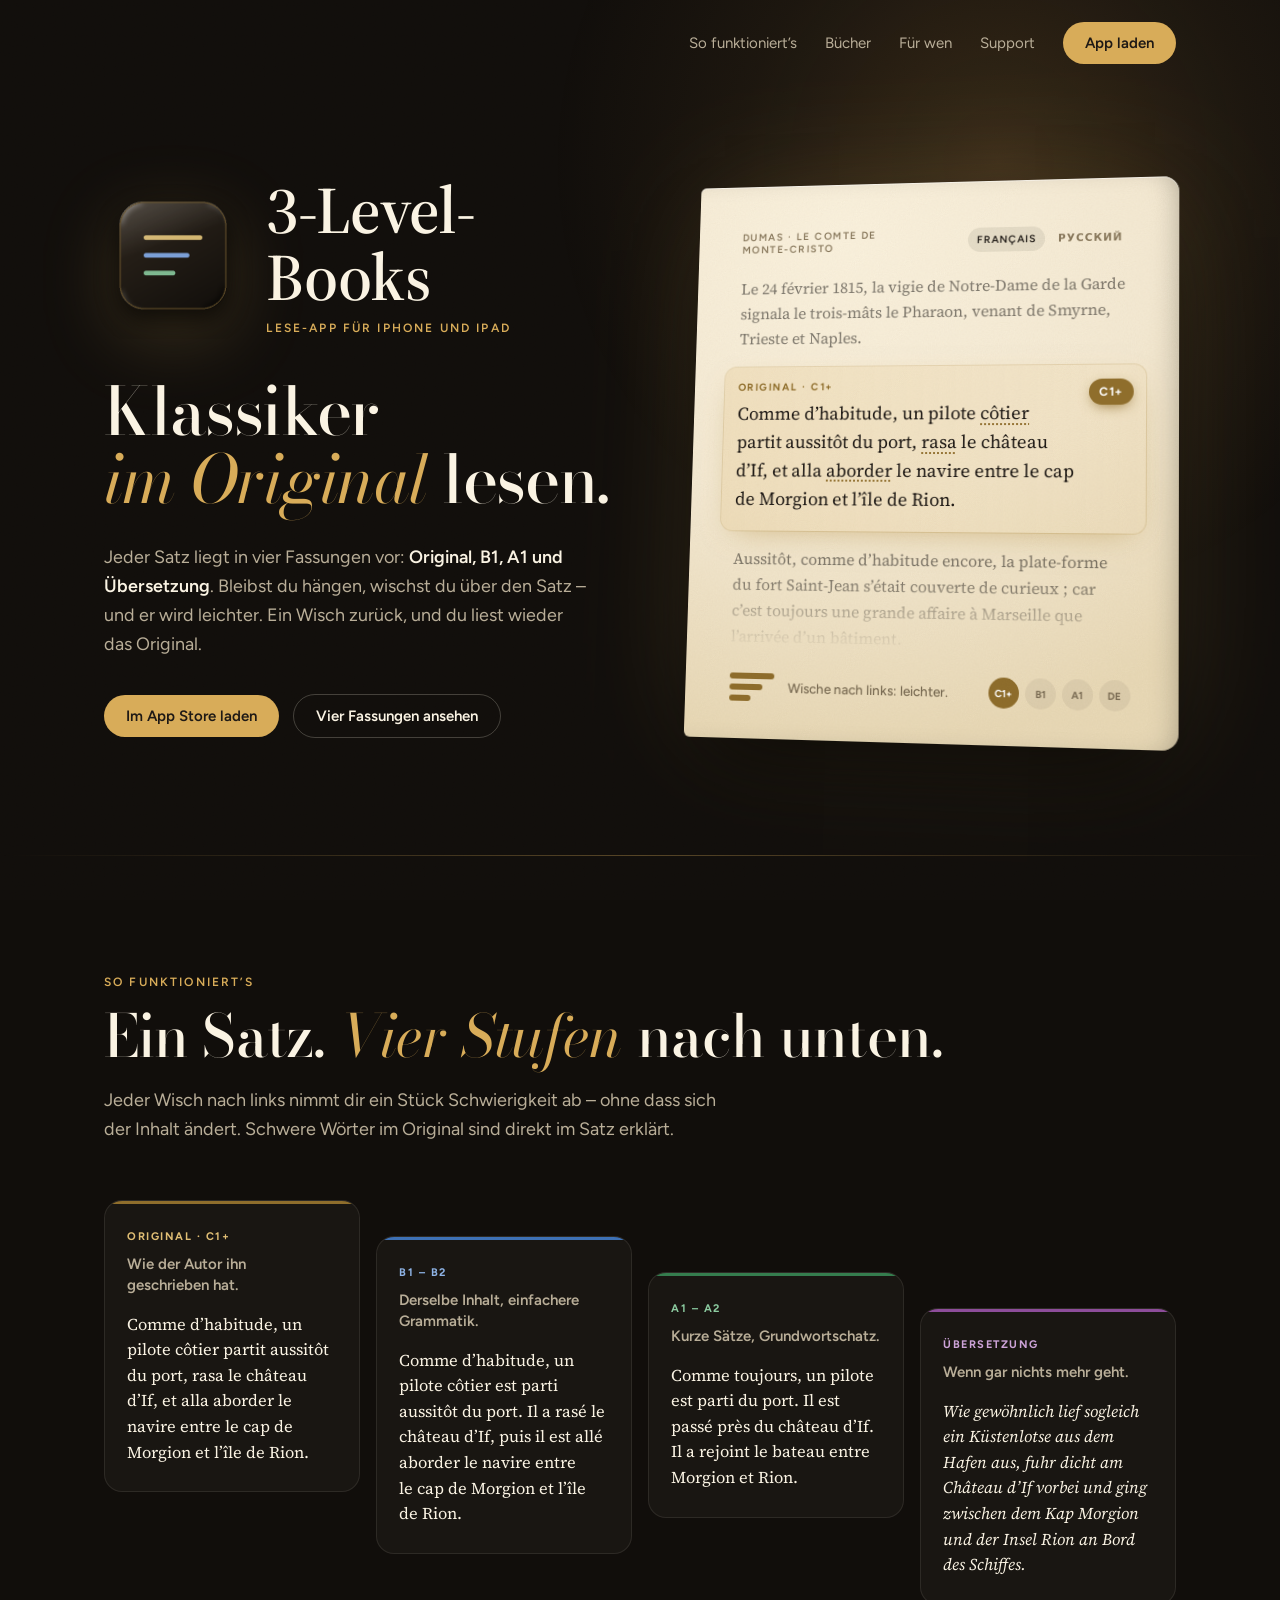
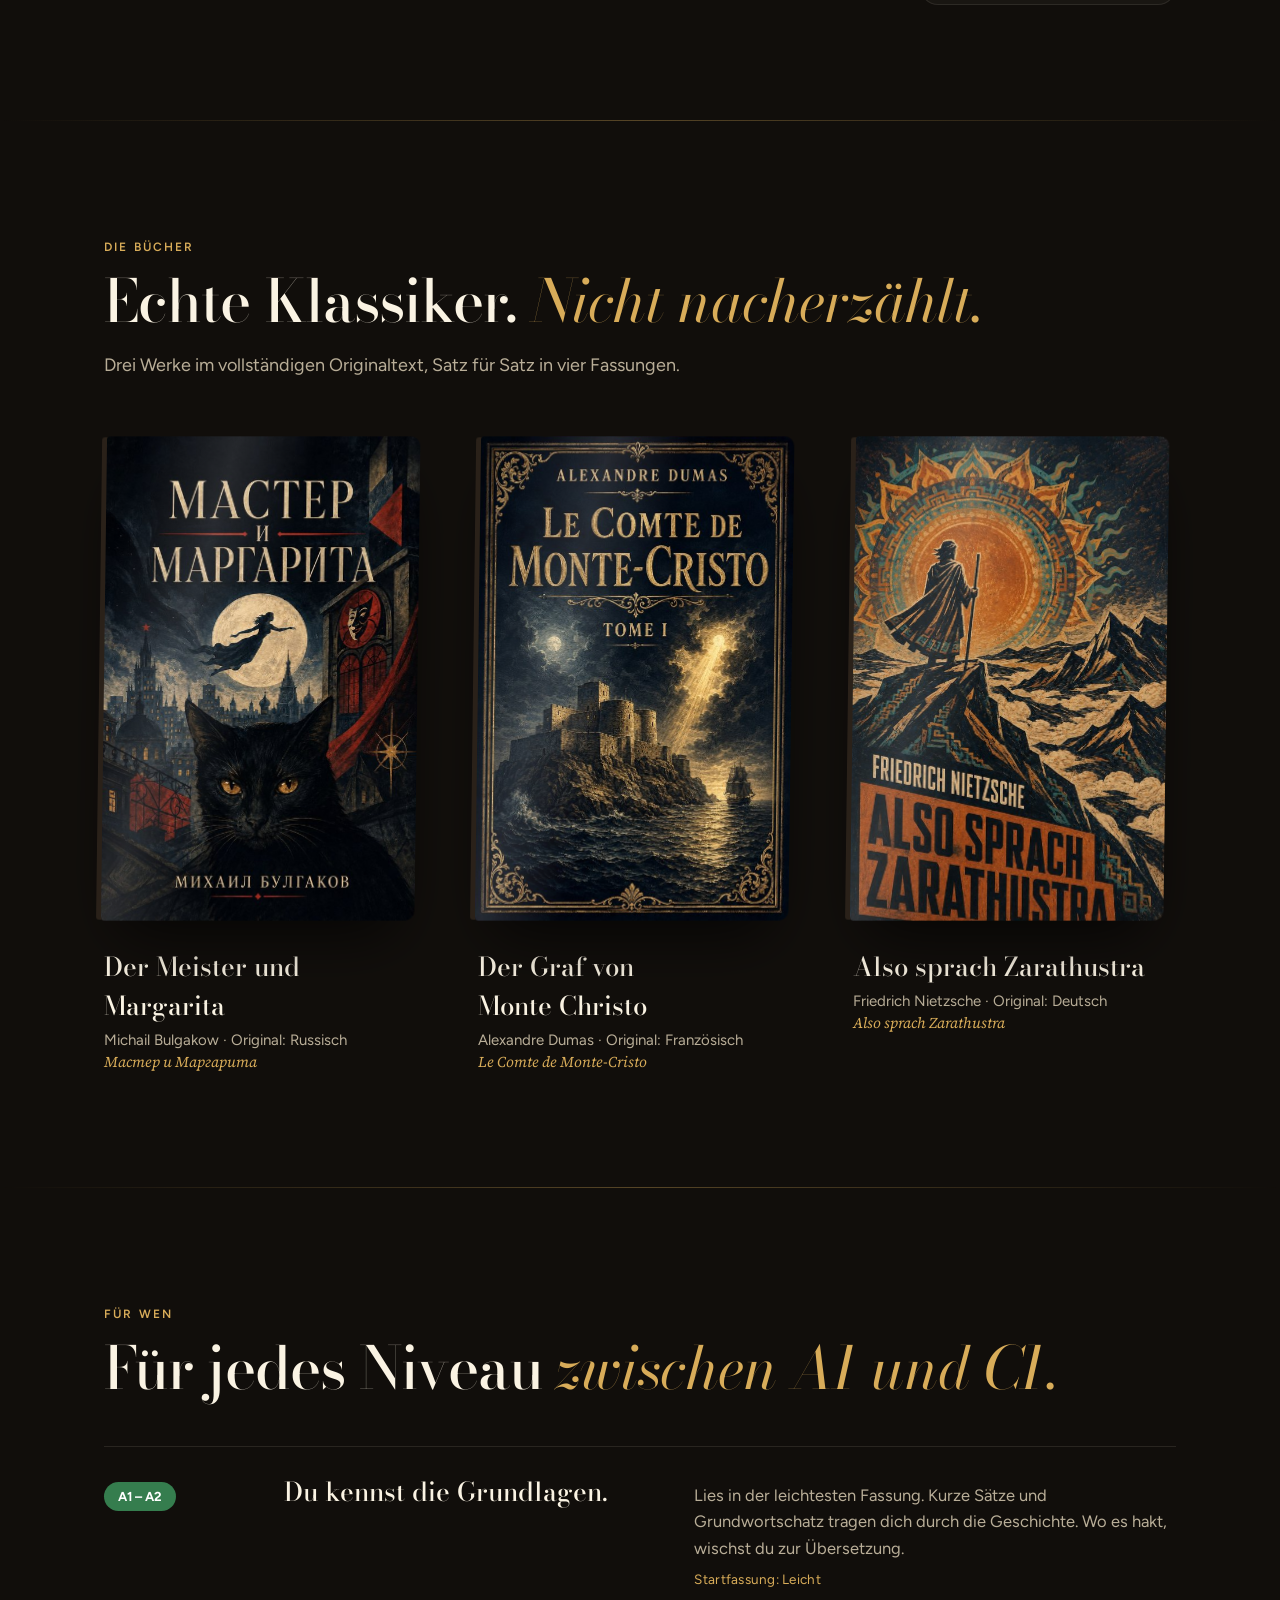
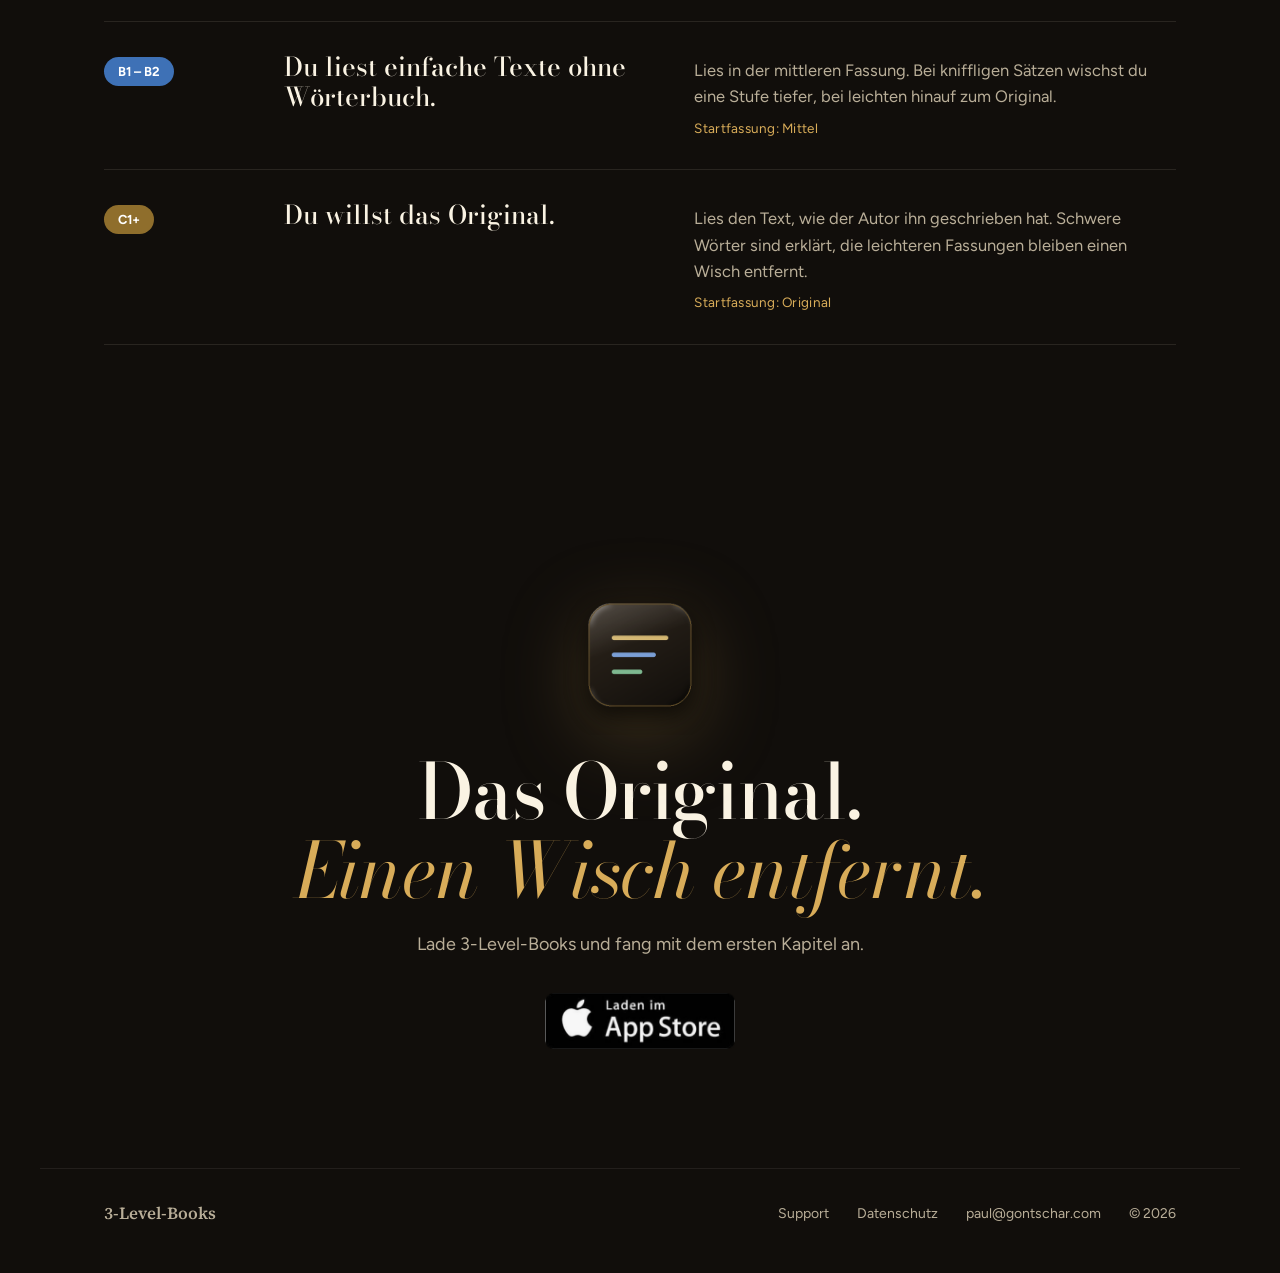
==== index.html @ 964d9a87 "Add landing page (index.html) with images Landing page for 3-Level-Books: interactive sentence-swipe" ====
<!DOCTYPE html>
<html lang="de">
<head>
<meta charset="utf-8">
<meta name="viewport" content="width=device-width, initial-scale=1">
<title>3-Level-Books – Klassiker im Original lesen</title>
<meta name="description" content="Klassiker im Original lesen. Jeder Satz in vier Fassungen: Original, B1, A1 und Übersetzung – einen Wisch entfernt.">
<link rel="preconnect" href="https://fonts.googleapis.com">
<link rel="preconnect" href="https://fonts.gstatic.com" crossorigin>
<link rel="stylesheet" href="https://fonts.googleapis.com/css2?family=Bodoni+Moda:ital,opsz,wght@0,6..96,400..800;1,6..96,400..700&family=Source+Serif+4:ital,opsz,wght@0,8..60,400;0,8..60,600;1,8..60,400&family=Figtree:wght@400;500;600;700&subset=cyrillic,latin-ext&display=swap">
<style>
:root{
  --night:#110E0B;      /* Schreibtisch bei Nacht */
  --ink:#1E1915;        /* Druckerschwärze */
  --paper:#F5EBD5;      /* Buchseite */
  --cream:#FAF3E3;      /* Text auf dunkel */
  --gold:#D8AC59;       /* Licht, Marke */
  --gold-deep:#AF8B3E;
  --muted:#B9AE98;
  --lv-orig:#8F6E2C; --lv-b1:#3E71B6; --lv-a1:#357D4E; --lv-de:#8D4D9A;
  --display:"Bodoni Moda", "Didot", Georgia, serif;
  --book:"Source Serif 4", Georgia, serif;
  --ui:"Figtree", system-ui, sans-serif;
  --mx:78%; --my:18%;
}
*{box-sizing:border-box}
html{scroll-behavior:smooth}
body{margin:0;background:var(--night);color:var(--cream);font-family:var(--ui);overflow-x:clip;text-wrap:pretty;-webkit-font-smoothing:antialiased}
a{color:inherit}
img{display:block;max-width:100%}
:focus-visible{outline:2px solid var(--gold);outline-offset:3px;border-radius:6px}

/* Leselampe: warmes Licht folgt der Maus */
.lamp{position:fixed;inset:0;pointer-events:none;z-index:0;
  background:radial-gradient(640px circle at var(--mx) var(--my), rgba(232,170,80,.17), rgba(232,170,80,.05) 40%, transparent 70%);
  transition:background .08s linear}
.grain{position:fixed;inset:0;pointer-events:none;z-index:0;opacity:.07;mix-blend-mode:overlay;
  background-image:url("data:image/svg+xml,%3Csvg xmlns='http://www.w3.org/2000/svg' width='160' height='160'%3E%3Cfilter id='n'%3E%3CfeTurbulence type='fractalNoise' baseFrequency='.9' numOctaves='2'/%3E%3C/filter%3E%3Crect width='100%25' height='100%25' filter='url(%23n)'/%3E%3C/svg%3E")}
main,nav,footer{position:relative;z-index:1}
.wrap{max-width:1200px;margin:0 auto;padding-inline:clamp(20px,5vw,64px)}

/* Navigation */
nav{display:flex;align-items:center;justify-content:flex-end;gap:28px;padding-block:22px;flex-wrap:wrap}
.brand{display:flex;align-items:center;gap:12px;font-family:var(--book);font-weight:600;font-size:20px;text-decoration:none;margin-right:auto}
.brand img{width:36px;height:36px;margin:-6px}
nav a.link{font-size:15px;text-decoration:none;color:var(--muted);transition:color .2s}
nav a.link:hover{color:var(--cream)}
.btn{display:inline-flex;align-items:center;gap:10px;font:600 15px var(--ui);text-decoration:none;border-radius:999px;padding:12px 22px;transition:transform .2s,box-shadow .2s,background .2s}
.btn-gold{background:var(--gold);color:var(--ink);box-shadow:0 0 0 0 rgba(216,172,89,.4)}
.btn-gold:hover{transform:translateY(-1px);box-shadow:0 8px 30px -6px rgba(216,172,89,.55)}
.btn-ghost{color:var(--cream);border:1px solid rgba(250,243,227,.22)}
.btn-ghost:hover{border-color:var(--gold);color:var(--gold)}

/* Hero */
.hero{display:grid;grid-template-columns:1.05fr 1fr;gap:clamp(32px,5vw,80px);align-items:center;padding-block:clamp(40px,7vw,96px) clamp(72px,9vw,128px)}
.eyebrow{font:600 12px/1 var(--ui);letter-spacing:.18em;text-transform:uppercase;color:var(--gold)}
.lockup{display:flex;align-items:center;gap:clamp(14px,2vw,24px);margin-bottom:clamp(28px,3.5vw,44px)}
.lockup img{width:clamp(120px,13vw,190px);height:auto;margin:-14px;filter:drop-shadow(0 18px 36px rgba(216,172,89,.22))}
.lockup > div{display:flex;flex-direction:column;gap:12px}
.wordmark{font-family:var(--book);font-weight:600;font-size:clamp(40px,5.2vw,72px);line-height:1;letter-spacing:-.01em;color:var(--cream)}
h1{font-family:var(--display);font-weight:500;font-size:clamp(42px,5.2vw,76px);line-height:1.02;letter-spacing:-.02em;margin:0 0 28px}
h1 em{font-style:italic;color:var(--gold);font-weight:400}
.lede{font-size:clamp(17px,1.4vw,19px);line-height:1.62;color:var(--muted);max-width:44ch;margin:0 0 36px}
.lede strong{color:var(--cream);font-weight:600}
.cta-row{display:flex;gap:14px;flex-wrap:wrap;align-items:center}

/* Die Buchseite */
.stage{position:relative;perspective:1600px}
.page{position:relative;background:
   radial-gradient(120% 90% at 30% 10%, #FBF3E0 0%, var(--paper) 55%, #E9DAB8 100%);
  color:var(--ink);border-radius:6px 16px 16px 6px;padding:clamp(28px,4vw,48px) clamp(24px,3.6vw,46px) 36px;
  box-shadow:0 1px 0 rgba(255,255,255,.6) inset, -14px 0 30px -18px rgba(0,0,0,.35) inset, 0 40px 80px -24px rgba(0,0,0,.75), 0 0 120px -20px rgba(216,172,89,.25);
  transform:rotateX(6deg) rotateY(-9deg) rotateZ(1deg);transform-style:preserve-3d;transition:transform .6s cubic-bezier(.2,.8,.2,1)}
.stage:hover .page{transform:rotateX(2deg) rotateY(-3deg)}
.page::before{content:"";position:absolute;inset:0;border-radius:inherit;pointer-events:none;opacity:.35;mix-blend-mode:multiply;
  background-image:url("data:image/svg+xml,%3Csvg xmlns='http://www.w3.org/2000/svg' width='200' height='200'%3E%3Cfilter id='p'%3E%3CfeTurbulence type='fractalNoise' baseFrequency='.75' numOctaves='3'/%3E%3CfeColorMatrix values='0 0 0 0 .55 0 0 0 0 .45 0 0 0 0 .3 0 0 0 .35 0'/%3E%3C/filter%3E%3Crect width='100%25' height='100%25' filter='url(%23p)'/%3E%3C/svg%3E")}
.page-head{display:flex;justify-content:space-between;align-items:center;gap:12px;font:600 10.5px/1.2 var(--ui);letter-spacing:.14em;text-transform:uppercase;color:#8A7A5E;margin-bottom:22px}
.book-switch{display:flex;gap:4px}
.book-switch button{font:600 10.5px var(--ui);letter-spacing:.1em;text-transform:uppercase;border:0;background:transparent;color:#8A7A5E;padding:6px 9px;border-radius:999px;cursor:pointer}
.book-switch button[aria-pressed="true"]{background:rgba(30,25,21,.08);color:var(--ink)}
.prose{font-family:var(--book);font-size:clamp(15px,1.25vw,17px);line-height:1.62;margin:0;color:rgba(30,25,21,.55)}
.fade-out{-webkit-mask-image:linear-gradient(#000 30%,transparent);mask-image:linear-gradient(#000 30%,transparent)}
.target{position:relative;margin:16px -14px;padding:16px 64px 18px 14px;border-radius:12px;cursor:grab;touch-action:pan-y;user-select:none;-webkit-user-select:none;outline-offset:2px;
  background:linear-gradient(90deg, rgba(216,172,89,.18), rgba(216,172,89,.08));box-shadow:0 0 0 1px rgba(175,139,62,.22), 0 10px 30px -14px rgba(175,139,62,.6)}
.target:active{cursor:grabbing}
.target p{font-family:var(--book);font-size:clamp(17px,1.45vw,19.5px);line-height:1.55;margin:0;color:var(--ink);min-height:4.65em}
.target p.italic{font-style:italic}
.w{display:inline-block;white-space:pre;transition:opacity .28s ease, transform .34s cubic-bezier(.2,.9,.25,1.2), filter .28s ease}
.w.out{opacity:0;transform:translateX(-14px);filter:blur(3px)}
.w.pre{opacity:0;transform:translateX(16px);filter:blur(3px);transition:none}
.sweep{position:absolute;top:8px;bottom:8px;width:3px;right:0;border-radius:3px;opacity:0;pointer-events:none;
  background:linear-gradient(var(--gold),#FFE7B0,var(--gold));box-shadow:0 0 14px 4px rgba(232,180,90,.65)}
.sweep.go{animation:sweep .5s cubic-bezier(.5,0,.3,1)}
@keyframes sweep{0%{opacity:0;right:6px}15%{opacity:1}85%{opacity:1}100%{opacity:0;right:calc(100% - 10px)}}
.lv-badge{position:absolute;right:12px;top:14px;font:700 12px/1 var(--ui);letter-spacing:.04em;color:#fff;padding:7px 10px;border-radius:999px;background:var(--lv);box-shadow:0 4px 14px -4px var(--lv);transition:background .3s, box-shadow .3s, transform .3s}
.lv-badge.pop{animation:pop .45s cubic-bezier(.3,1.6,.5,1)}
@keyframes pop{0%{transform:scale(.6)}100%{transform:scale(1)}}
.lv-name{font:700 10.5px/1 var(--ui);letter-spacing:.14em;text-transform:uppercase;color:var(--lv);margin-bottom:8px;transition:color .3s}
.gloss{cursor:help;text-decoration:underline dotted;text-underline-offset:4px;text-decoration-color:var(--lv-orig)}
.gloss-tip{margin-top:12px;padding:10px 13px;border-radius:10px;background:var(--ink);color:var(--cream);font:13px/1.45 var(--ui)}
.gloss-tip[hidden]{display:none}
.ladder{display:flex;align-items:center;gap:14px;margin-top:22px}
.bars{display:flex;flex-direction:column;gap:5px}
.bars i{display:block;height:6px;border-radius:3px;background:rgba(30,25,21,.14);transition:background .3s}
.bars i:nth-child(1){width:46px}.bars i:nth-child(2){width:34px}.bars i:nth-child(3){width:22px}
.hint{font:500 13.5px/1.4 var(--ui);color:#7B6D55}
.dots{display:flex;gap:6px;margin-left:auto}
.dots button{width:30px;height:30px;border-radius:50%;border:0;cursor:pointer;font:700 10px var(--ui);color:#7B6D55;background:rgba(30,25,21,.06);transition:background .25s,color .25s}
.dots button[aria-pressed="true"]{background:var(--lv);color:#fff}

/* Abschnitte */
section{padding-block:clamp(64px,9vw,120px)}
h2{font-family:var(--display);font-weight:500;font-size:clamp(36px,4.6vw,64px);line-height:1.02;letter-spacing:-.015em;margin:16px 0 20px}
h2 em{font-style:italic;color:var(--gold);font-weight:400}
.sub{font-size:18px;line-height:1.6;color:var(--muted);max-width:52ch;margin:0}
.rule{height:1px;background:linear-gradient(90deg,transparent,rgba(216,172,89,.35),transparent);border:0;margin:0}

/* Treppe: vier Fassungen, jede eine Stufe tiefer */
.stairs{display:grid;grid-template-columns:repeat(4,1fr);gap:16px;margin-top:56px;align-items:start}
.step{background:rgba(250,243,227,.035);border:1px solid rgba(250,243,227,.09);border-radius:18px;padding:24px 22px 26px;position:relative;overflow:hidden}
.step:nth-child(2){margin-top:36px}.step:nth-child(3){margin-top:72px}.step:nth-child(4){margin-top:108px}
.step::after{content:"";position:absolute;left:0;top:0;right:0;height:3px;background:var(--c)}
.step .tag{font:700 11px/1 var(--ui);letter-spacing:.14em;text-transform:uppercase;color:var(--c-light)}
.step h3{font:600 15px/1.4 var(--ui);color:var(--muted);margin:10px 0 16px}
.step p{font-family:var(--book);font-size:16.5px;line-height:1.55;margin:0;color:var(--cream)}
.step p.it{font-style:italic}

/* Bücher */
.shelf{display:grid;grid-template-columns:repeat(3,1fr);gap:clamp(24px,4vw,56px);margin-top:56px;perspective:1400px}
.book{text-decoration:none}
.cover{position:relative;aspect-ratio:2/3;border-radius:4px 10px 10px 4px;overflow:hidden;transform:rotateY(-14deg) rotateX(3deg);transform-origin:left center;
  box-shadow:-6px 0 0 -1px #2a2119, 0 30px 60px -20px rgba(0,0,0,.8);transition:transform .6s cubic-bezier(.2,.8,.2,1), box-shadow .6s}
.cover img{width:100%;height:100%;object-fit:cover}
.cover::after{content:"";position:absolute;inset:0;background:linear-gradient(105deg, rgba(0,0,0,.35) 0%, transparent 9%, rgba(255,255,255,.14) 30%, transparent 48%);pointer-events:none}
.book:hover .cover{transform:rotateY(0) rotateX(0) translateY(-8px);box-shadow:0 0 0 0 #2a2119, 0 40px 80px -24px rgba(0,0,0,.85), 0 0 80px -20px rgba(216,172,89,.35)}
.book h3{font-family:var(--display);font-weight:500;font-size:26px;margin:26px 0 6px}
.book p{margin:0;color:var(--muted);font-size:15px}
.book .orig{font-family:var(--book);font-style:italic;color:var(--gold);font-size:15px;margin-top:2px}

/* Für wen */
.levels{margin-top:48px;border-top:1px solid rgba(250,243,227,.1)}
.level{display:grid;grid-template-columns:140px 1fr 1.3fr;gap:24px 40px;padding:30px 0;border-bottom:1px solid rgba(250,243,227,.1);align-items:baseline}
.chip{justify-self:start;font:700 13px/1 var(--ui);padding:8px 14px;border-radius:999px;background:var(--c);color:#fff}
.level h3{font-family:var(--display);font-weight:500;font-size:26px;line-height:1.15;margin:0}
.level p{margin:0;color:var(--muted);font-size:16.5px;line-height:1.6}
.level small{display:block;margin-top:8px;color:var(--gold);font-size:13.5px;letter-spacing:.02em}

/* Abschluss */
.final{text-align:center;position:relative}
.final .icon{width:160px;height:auto;margin:0 auto 18px;filter:drop-shadow(0 20px 40px rgba(216,172,89,.25))}
.final h2{font-size:clamp(40px,6vw,84px)}
.badge{display:inline-block;margin-top:34px;transition:transform .2s}
.badge:hover{transform:translateY(-2px)}
.badge img{height:56px;width:auto}

footer{display:flex;flex-wrap:wrap;gap:12px 28px;align-items:center;padding-block:32px 48px;font-size:14px;color:var(--muted);border-top:1px solid rgba(250,243,227,.08)}
footer .brand{font-size:17px}
footer a{text-decoration:none}
footer a:hover{color:var(--gold)}

/* Einblenden beim Scrollen */
.reveal{opacity:0;transform:translateY(24px);transition:opacity .9s ease, transform .9s cubic-bezier(.2,.8,.2,1)}
.reveal.in{opacity:1;transform:none}

@media (max-width:900px){
  .hero{grid-template-columns:1fr}
  .page{transform:none}
  .stairs{grid-template-columns:1fr 1fr}
  .step:nth-child(n){margin-top:0}
  .level{grid-template-columns:1fr}
  nav a.link{display:none}
}
@media (max-width:560px){
  .stairs,.shelf{grid-template-columns:1fr}
  .cover{transform:none;max-width:300px}
  .target{padding-right:58px}
}
@media (prefers-reduced-motion:reduce){
  *,*::before,*::after{animation:none!important;transition:none!important}
  .reveal{opacity:1;transform:none}
}
</style>
</head>
<body>
<div class="lamp" aria-hidden="true"></div>
<div class="grain" aria-hidden="true"></div>

<nav class="wrap" aria-label="Hauptnavigation">
  <a class="link" href="#fassungen">So funktioniert’s</a>
  <a class="link" href="#buecher">Bücher</a>
  <a class="link" href="#niveau">Für wen</a>
  <a class="link" href="https://github.com/powel187/3lb-support#readme">Support</a>
  <a class="btn btn-gold" href="#laden">App laden</a>
</nav>

<main id="top">
  <div class="wrap hero">
    <div>
      <div class="lockup">
        <img src="img/icon.png" alt="" width="220" height="220">
        <div>
          <span class="wordmark">3-Level-Books</span>
          <span class="eyebrow">Lese-App für iPhone und iPad</span>
        </div>
      </div>
      <h1>Klassiker<br><em>im Original</em> lesen.</h1>
      <p class="lede">Jeder Satz liegt in vier Fassungen vor: <strong>Original, B1, A1 und Übersetzung</strong>. Bleibst du hängen, wischst du über den Satz – und er wird leichter. Ein Wisch zurück, und du liest wieder das Original.</p>
      <div class="cta-row">
        <a class="btn btn-gold" href="#laden">Im App Store laden</a>
        <a class="btn btn-ghost" href="#fassungen">Vier Fassungen ansehen</a>
      </div>
    </div>

    <div class="stage">
      <article class="page" aria-label="Probeseite zum Ausprobieren">
        <div class="page-head">
          <span id="bookTitle">Dumas · Le Comte de Monte-Cristo</span>
          <div class="book-switch" role="group" aria-label="Buch wählen">
            <button type="button" data-book="fr" aria-pressed="true">Français</button>
            <button type="button" data-book="ru" aria-pressed="false">Русский</button>
          </div>
        </div>
        <p class="prose" id="before"></p>
        <div class="target" id="target" tabindex="0" role="group" aria-roledescription="Wischbarer Satz" aria-label="Satz – mit den Pfeiltasten oder per Wisch die Fassung wechseln">
          <span class="lv-badge" id="badge"></span>
          <div class="lv-name" id="lvName"></div>
          <p id="sentence" aria-live="polite"></p>
          <div class="gloss-tip" id="tip" hidden></div>
          <span class="sweep" id="sweep" aria-hidden="true"></span>
        </div>
        <p class="prose fade-out" id="after"></p>
        <div class="ladder">
          <div class="bars" aria-hidden="true"><i></i><i></i><i></i></div>
          <span class="hint" id="hint">Wische über den Satz.</span>
          <div class="dots" id="dots" role="group" aria-label="Fassung wählen"></div>
        </div>
      </article>
    </div>
  </div>

  <hr class="rule">

  <section id="fassungen">
    <div class="wrap">
      <span class="eyebrow">So funktioniert’s</span>
      <h2>Ein Satz. <em>Vier Stufen</em> nach unten.</h2>
      <p class="sub">Jeder Wisch nach links nimmt dir ein Stück Schwierigkeit ab – ohne dass sich der Inhalt ändert. Schwere Wörter im Original sind direkt im Satz erklärt.</p>
      <div class="stairs">
        <div class="step reveal" style="--c:var(--lv-orig);--c-light:#E0BE74">
          <span class="tag">Original · C1+</span>
          <h3>Wie der Autor ihn geschrieben hat.</h3>
          <p>Comme d’habitude, un pilote côtier partit aussitôt du port, rasa le château d’If, et alla aborder le navire entre le cap de Morgion et l’île de Rion.</p>
        </div>
        <div class="step reveal" style="--c:var(--lv-b1);--c-light:#8FB4E6">
          <span class="tag">B1 – B2</span>
          <h3>Derselbe Inhalt, einfachere Grammatik.</h3>
          <p>Comme d’habitude, un pilote côtier est parti aussitôt du port. Il a rasé le château d’If, puis il est allé aborder le navire entre le cap de Morgion et l’île de Rion.</p>
        </div>
        <div class="step reveal" style="--c:var(--lv-a1);--c-light:#8CCBA0">
          <span class="tag">A1 – A2</span>
          <h3>Kurze Sätze, Grundwortschatz.</h3>
          <p>Comme toujours, un pilote est parti du port. Il est passé près du château d’If. Il a rejoint le bateau entre Morgion et Rion.</p>
        </div>
        <div class="step reveal" style="--c:var(--lv-de);--c-light:#CDA3D8">
          <span class="tag">Übersetzung</span>
          <h3>Wenn gar nichts mehr geht.</h3>
          <p class="it">Wie gewöhnlich lief sogleich ein Küstenlotse aus dem Hafen aus, fuhr dicht am Château d’If vorbei und ging zwischen dem Kap Morgion und der Insel Rion an Bord des Schiffes.</p>
        </div>
      </div>
    </div>
  </section>

  <hr class="rule">

  <section id="buecher">
    <div class="wrap">
      <span class="eyebrow">Die Bücher</span>
      <h2>Echte Klassiker. <em>Nicht nacherzählt.</em></h2>
      <p class="sub">Drei Werke im vollständigen Originaltext, Satz für Satz in vier Fassungen.</p>
      <div class="shelf">
        <a class="book reveal" href="#laden">
          <div class="cover"><img src="img/bulgakow.jpg" alt="Buchcover: Мастер и Маргарита" loading="lazy" width="560" height="840"></div>
          <h3>Der Meister und Margarita</h3>
          <p>Michail Bulgakow · Original: Russisch</p>
          <p class="orig">Мастер и Маргарита</p>
        </a>
        <a class="book reveal" href="#laden">
          <div class="cover"><img src="img/monte_cristo_t1.jpg" alt="Buchcover: Le Comte de Monte-Cristo" loading="lazy" width="560" height="840"></div>
          <h3>Der Graf von Monte Christo</h3>
          <p>Alexandre Dumas · Original: Französisch</p>
          <p class="orig">Le Comte de Monte-Cristo</p>
        </a>
        <a class="book reveal" href="#laden">
          <div class="cover"><img src="img/zarathustra.jpg" alt="Buchcover: Also sprach Zarathustra" loading="lazy" width="560" height="840"></div>
          <h3>Also sprach Zarathustra</h3>
          <p>Friedrich Nietzsche · Original: Deutsch</p>
          <p class="orig">Also sprach Zarathustra</p>
        </a>
      </div>
    </div>
  </section>

  <hr class="rule">

  <section id="niveau">
    <div class="wrap">
      <span class="eyebrow">Für wen</span>
      <h2>Für jedes Niveau <em>zwischen A1 und C1.</em></h2>
      <div class="levels">
        <div class="level reveal">
          <span class="chip" style="--c:var(--lv-a1)">A1 – A2</span>
          <h3>Du kennst die Grundlagen.</h3>
          <p>Lies in der leichtesten Fassung. Kurze Sätze und Grundwortschatz tragen dich durch die Geschichte. Wo es hakt, wischst du zur Übersetzung.<small>Startfassung: Leicht</small></p>
        </div>
        <div class="level reveal">
          <span class="chip" style="--c:var(--lv-b1)">B1 – B2</span>
          <h3>Du liest einfache Texte ohne Wörterbuch.</h3>
          <p>Lies in der mittleren Fassung. Bei kniffligen Sätzen wischst du eine Stufe tiefer, bei leichten hinauf zum Original.<small>Startfassung: Mittel</small></p>
        </div>
        <div class="level reveal">
          <span class="chip" style="--c:var(--lv-orig)">C1+</span>
          <h3>Du willst das Original.</h3>
          <p>Lies den Text, wie der Autor ihn geschrieben hat. Schwere Wörter sind erklärt, die leichteren Fassungen bleiben einen Wisch entfernt.<small>Startfassung: Original</small></p>
        </div>
      </div>
    </div>
  </section>

  <section id="laden" class="final">
    <div class="wrap reveal">
      <img class="icon" src="img/icon.png" alt="App-Icon von 3-Level-Books" width="220" height="220">
      <h2>Das Original.<br><em>Einen Wisch entfernt.</em></h2>
      <p class="sub" style="margin-inline:auto">Lade 3-Level-Books und fang mit dem ersten Kapitel an.</p>
      <a class="badge" href="https://apps.apple.com/app/id6810761636"><img src="img/appstore-badge.png" alt="Laden im App Store" height="56"></a>
    </div>
  </section>
</main>

<footer class="wrap">
  <span class="brand">3-Level-Books</span>
  <a href="https://github.com/powel187/3lb-support#readme">Support</a>
  <a href="https://github.com/powel187/3lb-support/blob/main/PRIVACY.md">Datenschutz</a>
  <a href="mailto:paul@gontschar.com">paul@gontschar.com</a>
  <span>© 2026</span>
</footer>

<script>
const BOOKS = {
  fr: {
    title: "Dumas · Le Comte de Monte-Cristo",
    before: "Le 24 février 1815, la vigie de Notre-Dame de la Garde signala le trois-mâts le Pharaon, venant de Smyrne, Trieste et Naples.",
    after: "Aussitôt, comme d’habitude encore, la plate-forme du fort Saint-Jean s’était couverte de curieux ; car c’est toujours une grande affaire à Marseille que l’arrivée d’un bâtiment.",
    levels: [
      { text: "Comme d’habitude, un pilote [côtier] partit aussitôt du port, [rasa] le château d’If, et alla [aborder] le navire entre le cap de Morgion et l’île de Rion.",
        gloss: { "côtier": "an der Küste; un pilote côtier: ein Küstenlotse", "rasa": "von raser: dicht an etwas vorbeifahren", "aborder": "an ein Schiff heranfahren, an Bord gehen" } },
      { text: "Comme d’habitude, un pilote côtier est parti aussitôt du port. Il a rasé le château d’If, puis il est allé aborder le navire entre le cap de Morgion et l’île de Rion." },
      { text: "Comme toujours, un pilote est parti du port. Il est passé près du château d’If. Il a rejoint le bateau entre Morgion et Rion." },
      { text: "Wie gewöhnlich lief sogleich ein Küstenlotse aus dem Hafen aus, fuhr dicht am Château d’If vorbei und ging zwischen dem Kap Morgion und der Insel Rion an Bord des Schiffes.", italic: true },
    ],
  },
  ru: {
    title: "Булгаков · Мастер и Маргарита",
    before: "Глава 1. Никогда не разговаривайте с неизвестными.",
    after: "Первый из них, одетый в летнюю серенькую пару, был маленького роста, упитан, лыс, свою приличную шляпу пирожком нес в руке.",
    levels: [
      { text: "В час жаркого весеннего [заката] на Патриарших прудах появилось двое граждан.",
        gloss: { "заката": "закат — Sonnenuntergang" } },
      { text: "В час жаркого весеннего заката на Патриарших прудах появились два гражданина." },
      { text: "Был жаркий весенний закат. На Патриарших прудах появились два гражданина." },
      { text: "An einem heißen Frühlingsabend, zur Stunde des Sonnenuntergangs, erschienen an den Patriarchenteichen zwei Bürger.", italic: true },
    ],
  },
};
const LV = [
  { key: "C1+", name: "Original · C1+", color: "var(--lv-orig)" },
  { key: "B1",  name: "Mittel · B1 – B2", color: "var(--lv-b1)" },
  { key: "A1",  name: "Leicht · A1 – A2", color: "var(--lv-a1)" },
  { key: "DE",  name: "Übersetzung · Deutsch", color: "var(--lv-de)" },
];
const HINTS = ["Wische nach links: leichter.", "Weiter nach links – oder zurück nach rechts.", "Noch ein Wisch zur Übersetzung.", "Wische nach rechts, zurück zum Original."];
const reduce = matchMedia("(prefers-reduced-motion: reduce)").matches;
const $ = (id) => document.getElementById(id);
const target = $("target"), sentence = $("sentence"), badge = $("badge"), tip = $("tip");
let book = "fr", lv = 0, busy = false, userTouched = false, autoTimer = null;

function words(text) {
  // [wort] = Glossar-Wort; Wörter einzeln, Leerzeichen hängen am Wort
  return text.split(/(?<=\s)/).map((w) => {
    const m = w.match(/^\[(.+?)\](.*)$/s);
    return m ? { t: m[1] + m[2], g: m[1] } : { t: w };
  });
}
function paint(cls) {
  const L = BOOKS[book].levels[lv];
  sentence.className = L.italic ? "italic" : "";
  sentence.innerHTML = "";
  words(L.text).forEach((w, i) => {
    const s = document.createElement("span");
    s.className = "w" + (cls ? " " + cls : "");
    if (w.g) {
      const word = document.createElement("span");
      word.className = "gloss"; word.textContent = w.g; word.dataset.g = w.g;
      s.append(word, w.t.slice(w.g.length));
    } else s.textContent = w.t;
    s.style.transitionDelay = (i * 0.018) + "s";
    sentence.append(s);
  });
  target.style.setProperty("--lv", LV[lv].color);
  $("lvName").textContent = LV[lv].name;
  badge.textContent = LV[lv].key;
  $("hint").textContent = HINTS[lv];
  document.querySelectorAll(".bars i").forEach((b, i) => b.style.background = i < (3 - Math.min(lv, 3)) ? LV[lv].color : "");
  [...$("dots").children].forEach((d, i) => d.setAttribute("aria-pressed", i === lv));
  tip.hidden = true;
}
function go(n) {
  n = Math.max(0, Math.min(3, n));
  if (n === lv || busy) return;
  if (reduce) { lv = n; paint(); return; }
  busy = true;
  const spans = [...sentence.children].reverse();   // von rechts nach links ausblenden
  spans.forEach((s, i) => { s.style.transitionDelay = (i * 0.012) + "s"; s.classList.add("out"); });
  const sw = $("sweep"); sw.classList.remove("go"); void sw.offsetWidth; sw.classList.add("go");
  setTimeout(() => {
    lv = n; paint("pre");
    badge.classList.remove("pop"); void badge.offsetWidth; badge.classList.add("pop");
    requestAnimationFrame(() => requestAnimationFrame(() => {
      [...sentence.children].forEach((s) => s.classList.remove("pre"));
      busy = false;
    }));
  }, 280);
}
function setBook(b) {
  book = b; lv = 0;
  const B = BOOKS[b];
  $("bookTitle").textContent = B.title; $("before").textContent = B.before; $("after").textContent = B.after;
  document.querySelectorAll(".book-switch button").forEach((x) => x.setAttribute("aria-pressed", x.dataset.book === b));
  paint();
}
LV.forEach((L, i) => {
  const d = document.createElement("button");
  d.type = "button"; d.textContent = L.key; d.setAttribute("aria-label", L.name);
  d.style.setProperty("--lv", L.color);
  d.onclick = () => { stopAuto(); go(i); };
  $("dots").append(d);
});
document.querySelectorAll(".book-switch button").forEach((x) => x.onclick = () => { stopAuto(); setBook(x.dataset.book); });

// Wischen
let x0 = null, moved = false;
target.addEventListener("pointerdown", (e) => { x0 = e.clientX; moved = false; stopAuto(); });
target.addEventListener("pointermove", (e) => { if (x0 !== null && Math.abs(e.clientX - x0) > 8) moved = true; });
const end = (e) => {
  if (x0 === null) return;
  const dx = e.clientX - x0; x0 = null;
  if (dx < -40) go(lv + 1); else if (dx > 40) go(lv - 1);
};
target.addEventListener("pointerup", end);
target.addEventListener("pointerleave", end);
target.addEventListener("keydown", (e) => {
  if (e.key === "ArrowRight") { e.preventDefault(); stopAuto(); go(lv + 1); }
  if (e.key === "ArrowLeft") { e.preventDefault(); stopAuto(); go(lv - 1); }
});
sentence.addEventListener("click", (e) => {
  const g = e.target.closest(".gloss");
  if (!g || moved) return;
  stopAuto();
  const text = BOOKS[book].levels[lv].gloss[g.dataset.g];
  tip.innerHTML = "<strong>" + g.dataset.g + "</strong> – " + text;
  tip.hidden = !tip.hidden && tip.dataset.w === g.dataset.g;
  tip.dataset.w = g.dataset.g;
});

// Vorführung, bis jemand selbst wischt
function stopAuto() { userTouched = true; clearInterval(autoTimer); }
function startAuto() {
  if (reduce) return;
  autoTimer = setInterval(() => { if (!userTouched) go(lv === 3 ? 0 : lv + 1); }, 2800);
}

// Leselampe folgt der Maus
const root = document.documentElement;
if (!reduce && matchMedia("(pointer:fine)").matches) {
  addEventListener("pointermove", (e) => {
    root.style.setProperty("--mx", (e.clientX / innerWidth * 100) + "%");
    root.style.setProperty("--my", (e.clientY / innerHeight * 100) + "%");
  }, { passive: true });
}

// Einblenden beim Scrollen
const io = new IntersectionObserver((es) => es.forEach((e) => { if (e.isIntersecting) { e.target.classList.add("in"); io.unobserve(e.target); } }), { threshold: .15 });
document.querySelectorAll(".reveal").forEach((el, i) => { el.style.transitionDelay = (i % 4) * 0.12 + "s"; io.observe(el); });

setBook("fr");
startAuto();
</script>
</body>
</html>
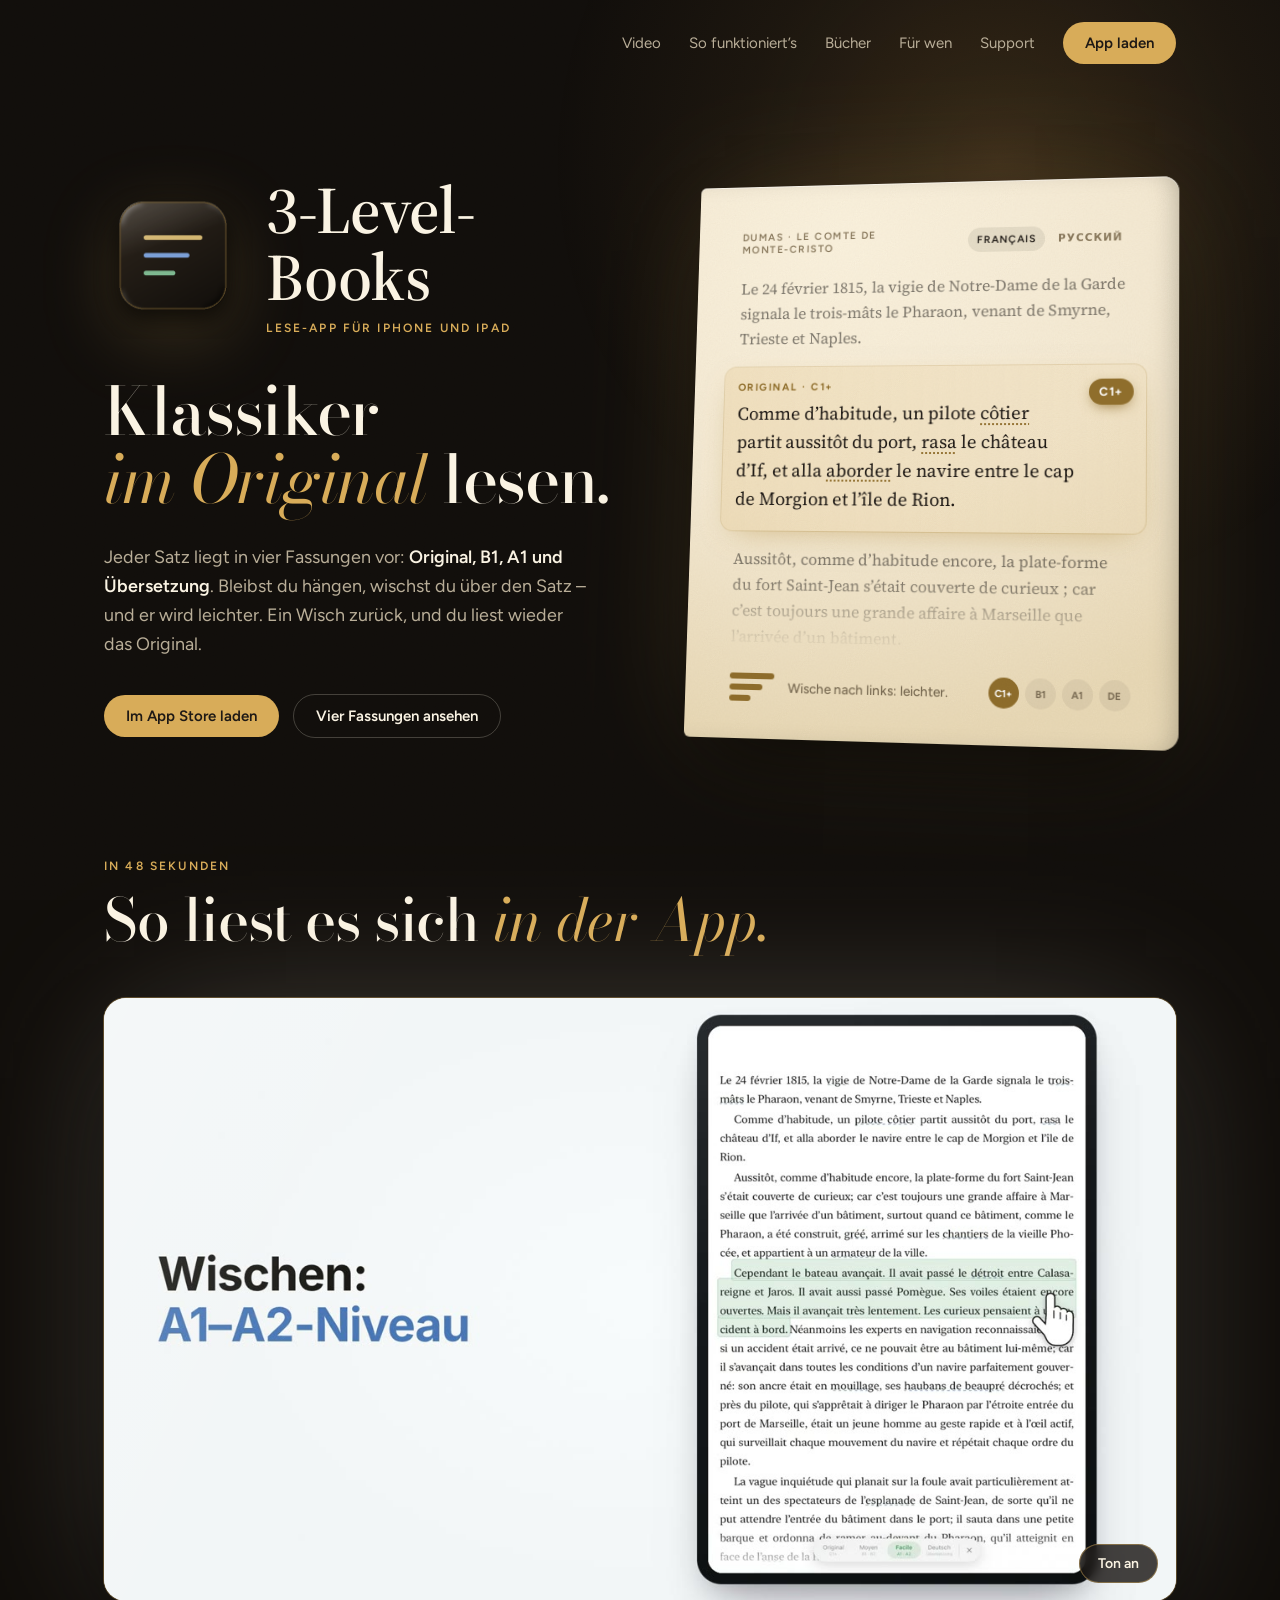
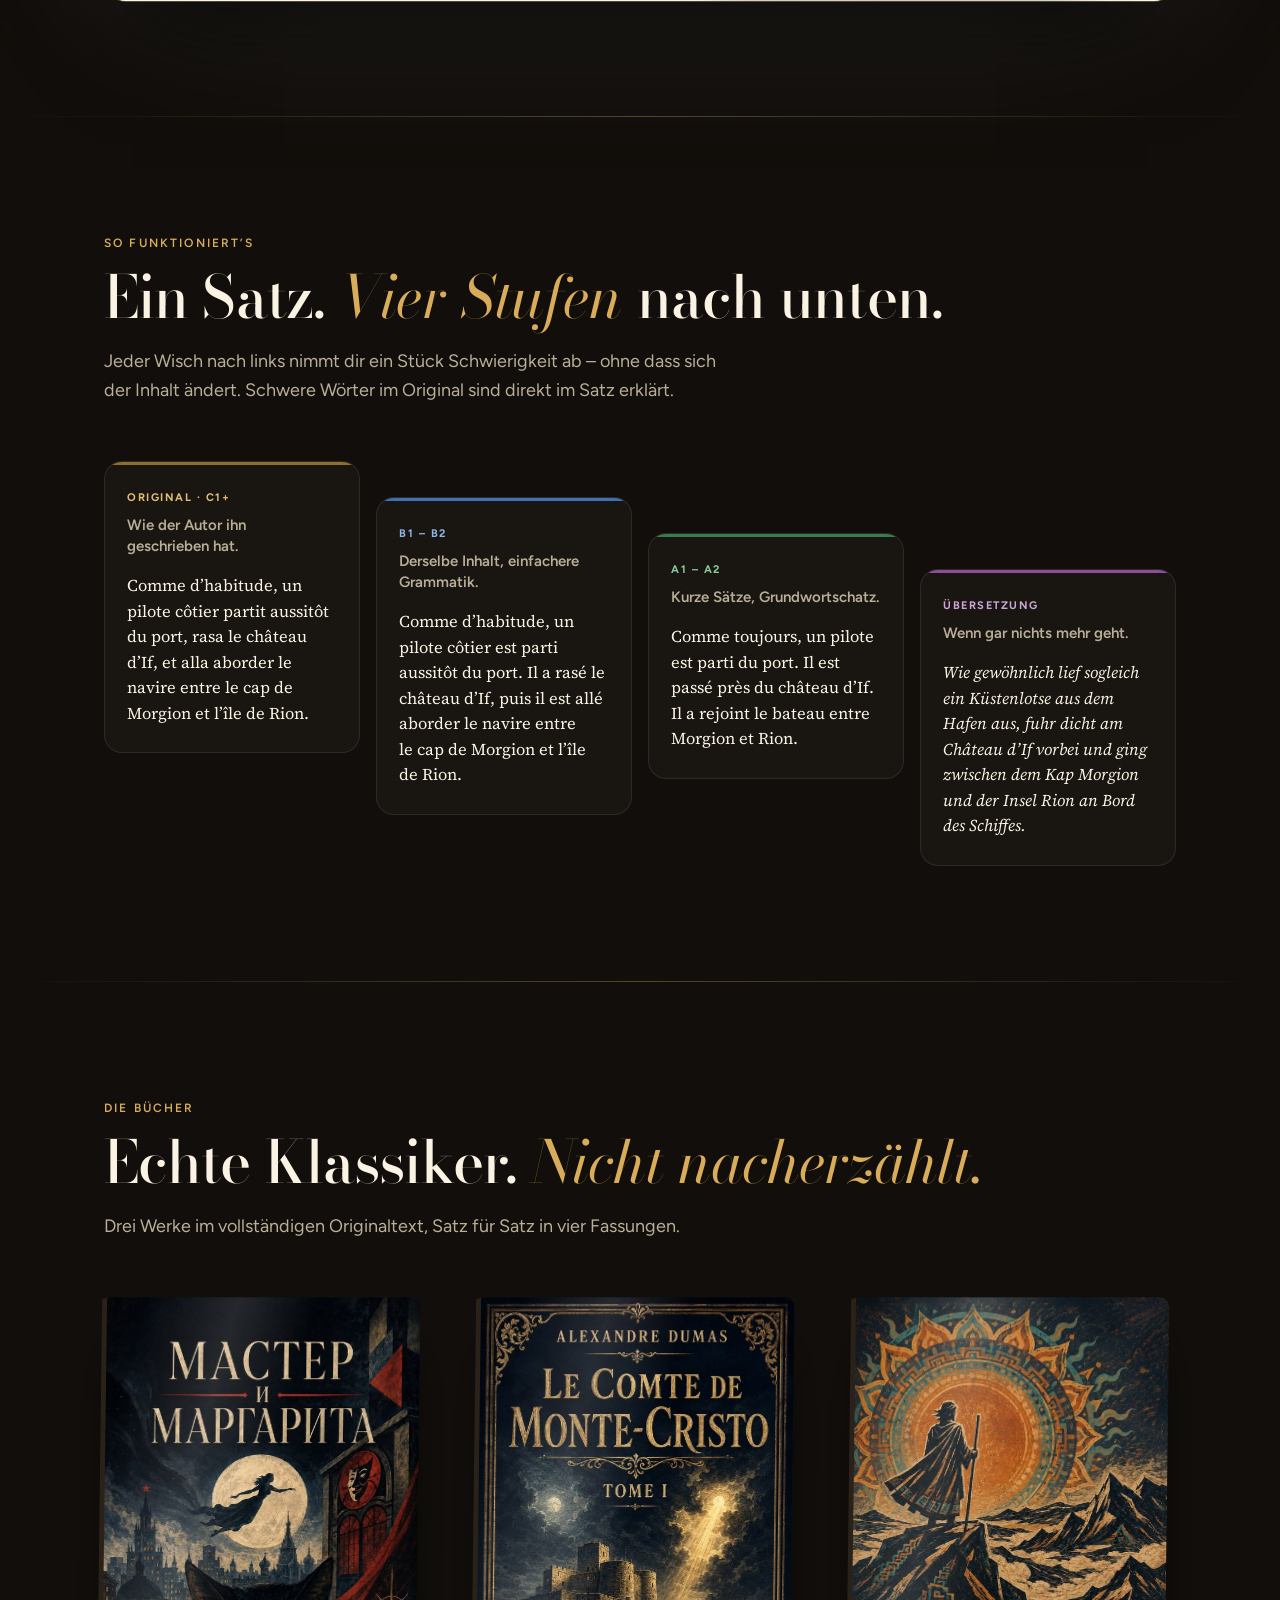
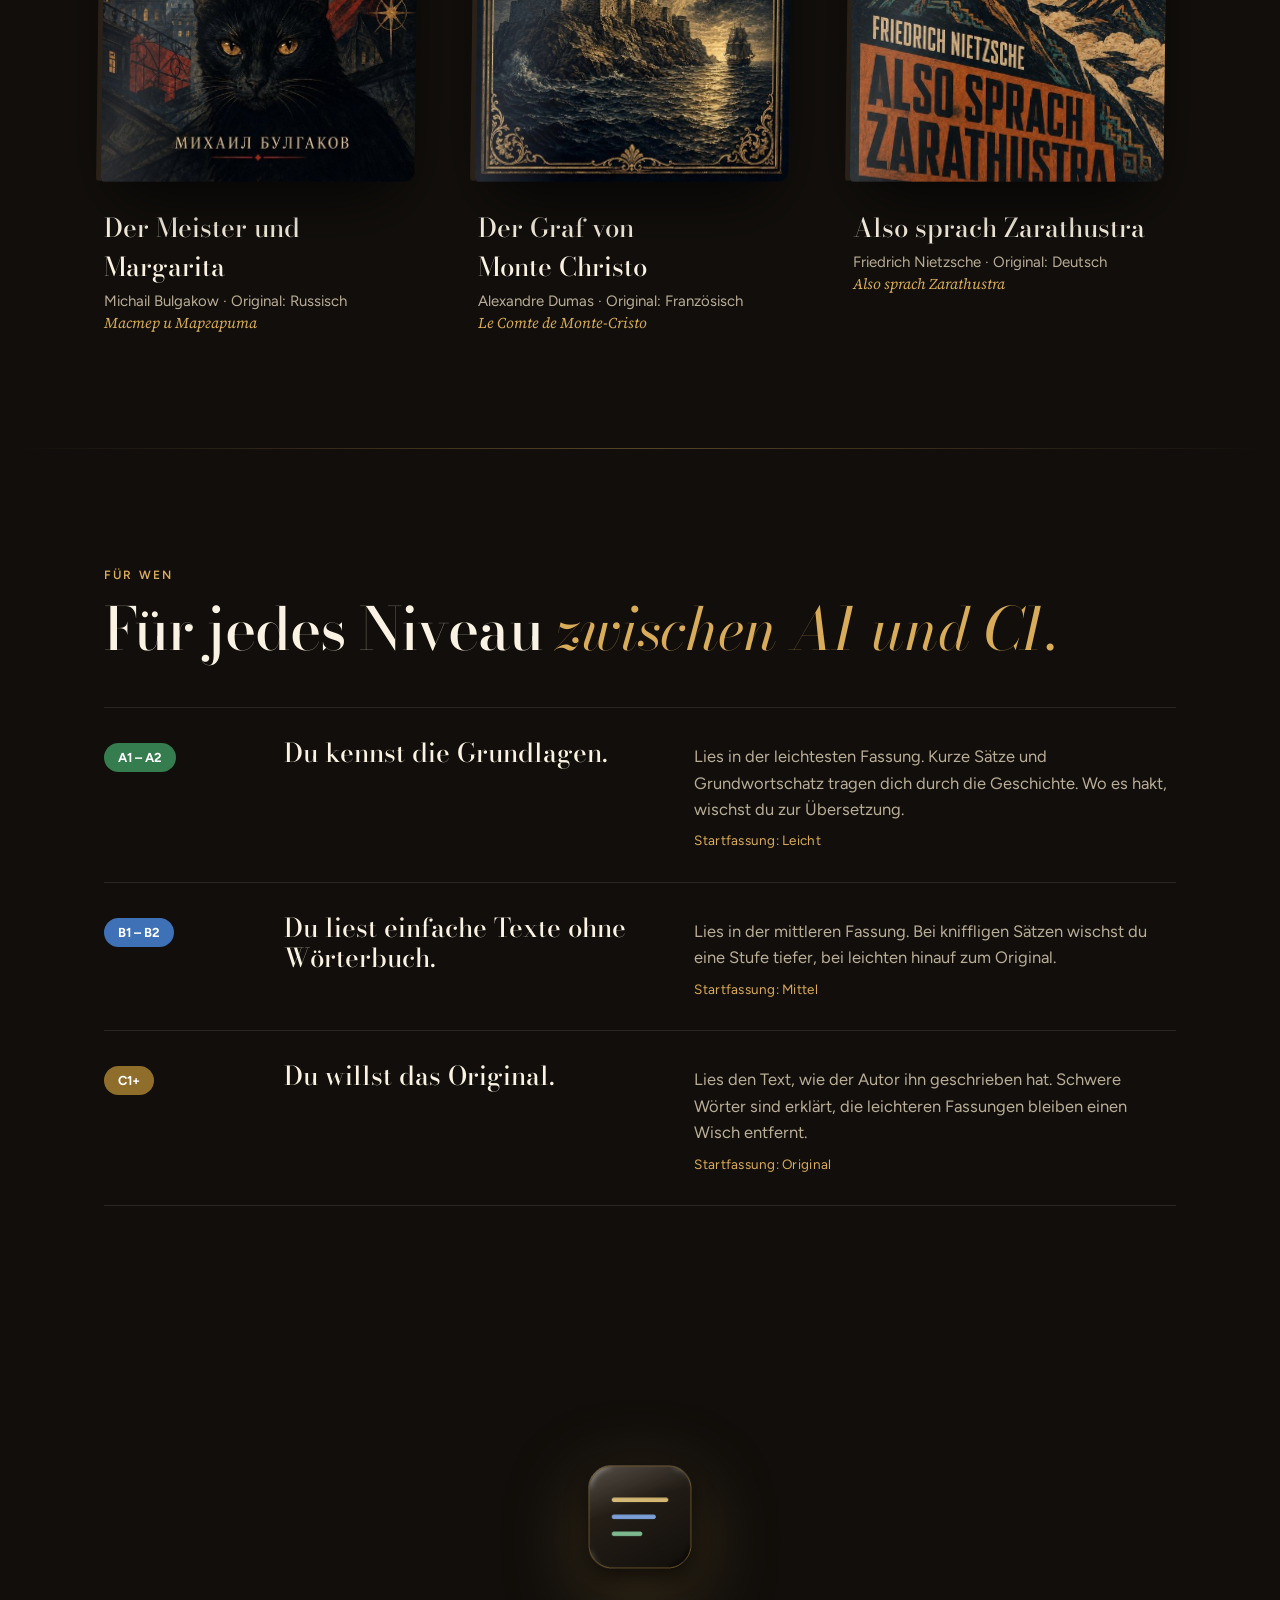
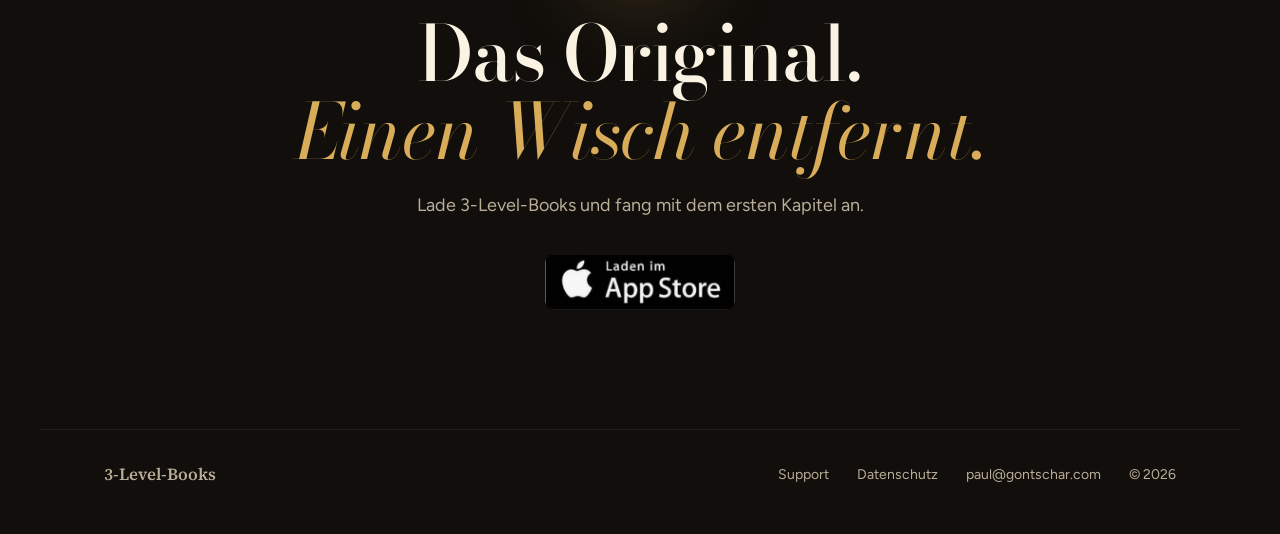
==== commit a1a531aa: "Add explainer video section to landing page New 'So liest es sich in der App' section after the hero" ====
--- a/index.html
+++ b/index.html
@@ -108,6 +108,17 @@
 .dots button{width:30px;height:30px;border-radius:50%;border:0;cursor:pointer;font:700 10px var(--ui);color:#7B6D55;background:rgba(30,25,21,.06);transition:background .25s,color .25s}
 .dots button[aria-pressed="true"]{background:var(--lv);color:#fff}
 
+/* Video: heller Bildschirm unter der Leselampe */
+.film{padding-top:0}
+.screen{position:relative;margin:48px 0 0;border-radius:22px;overflow:hidden;background:#F5F6F8;
+  box-shadow:0 0 0 1px rgba(216,172,89,.35), 0 50px 100px -30px rgba(0,0,0,.85), 0 0 160px -30px rgba(245,236,214,.28)}
+.screen::after{content:"";position:absolute;inset:0;pointer-events:none;border-radius:inherit;
+  background:linear-gradient(115deg, rgba(255,255,255,.18), transparent 28%)}
+.screen video{display:block;width:100%;aspect-ratio:16/9;height:auto}
+.sound{position:absolute;right:18px;bottom:18px;z-index:1;font:600 14px var(--ui);color:var(--cream);background:rgba(17,14,11,.78);
+  border:1px solid rgba(216,172,89,.45);border-radius:999px;padding:10px 18px;cursor:pointer;backdrop-filter:blur(6px);transition:background .2s,color .2s}
+.sound:hover{background:var(--gold);color:var(--ink)}
+
 /* Abschnitte */
 section{padding-block:clamp(64px,9vw,120px)}
 h2{font-family:var(--display);font-weight:500;font-size:clamp(36px,4.6vw,64px);line-height:1.02;letter-spacing:-.015em;margin:16px 0 20px}
@@ -186,6 +197,7 @@
 <div class="grain" aria-hidden="true"></div>
 
 <nav class="wrap" aria-label="Hauptnavigation">
+  <a class="link" href="#video">Video</a>
   <a class="link" href="#fassungen">So funktioniert’s</a>
   <a class="link" href="#buecher">Bücher</a>
   <a class="link" href="#niveau">Für wen</a>
@@ -237,6 +249,18 @@
       </article>
     </div>
   </div>
+
+  <section id="video" class="film">
+    <div class="wrap">
+      <span class="eyebrow">In 48 Sekunden</span>
+      <h2>So liest es sich <em>in der App.</em></h2>
+      <figure class="screen reveal">
+        <video id="film" src="media/3lb-erklaervideo.mp4" poster="media/3lb-erklaervideo-poster.jpg"
+               muted playsinline loop preload="metadata" aria-label="Erklärvideo: Satz antippen und durch die vier Fassungen wischen"></video>
+        <button type="button" class="sound" id="sound" aria-pressed="false">Ton an</button>
+      </figure>
+    </div>
+  </section>
 
   <hr class="rule">
 
@@ -491,6 +515,18 @@
 const io = new IntersectionObserver((es) => es.forEach((e) => { if (e.isIntersecting) { e.target.classList.add("in"); io.unobserve(e.target); } }), { threshold: .15 });
 document.querySelectorAll(".reveal").forEach((el, i) => { el.style.transitionDelay = (i % 4) * 0.12 + "s"; io.observe(el); });
 
+// Video: läuft stumm, solange es im Bild ist; Ton nur auf Knopfdruck
+const film = $("film"), sound = $("sound");
+if (!reduce) {
+  new IntersectionObserver(([e]) => { e.isIntersecting ? film.play().catch(() => {}) : film.pause(); }, { threshold: .4 }).observe(film);
+} else film.controls = true;
+sound.onclick = () => {
+  film.muted = !film.muted;
+  if (!film.muted) { film.currentTime = 0; film.play(); }
+  sound.textContent = film.muted ? "Ton an" : "Ton aus";
+  sound.setAttribute("aria-pressed", !film.muted);
+};
+
 setBook("fr");
 startAuto();
 </script>
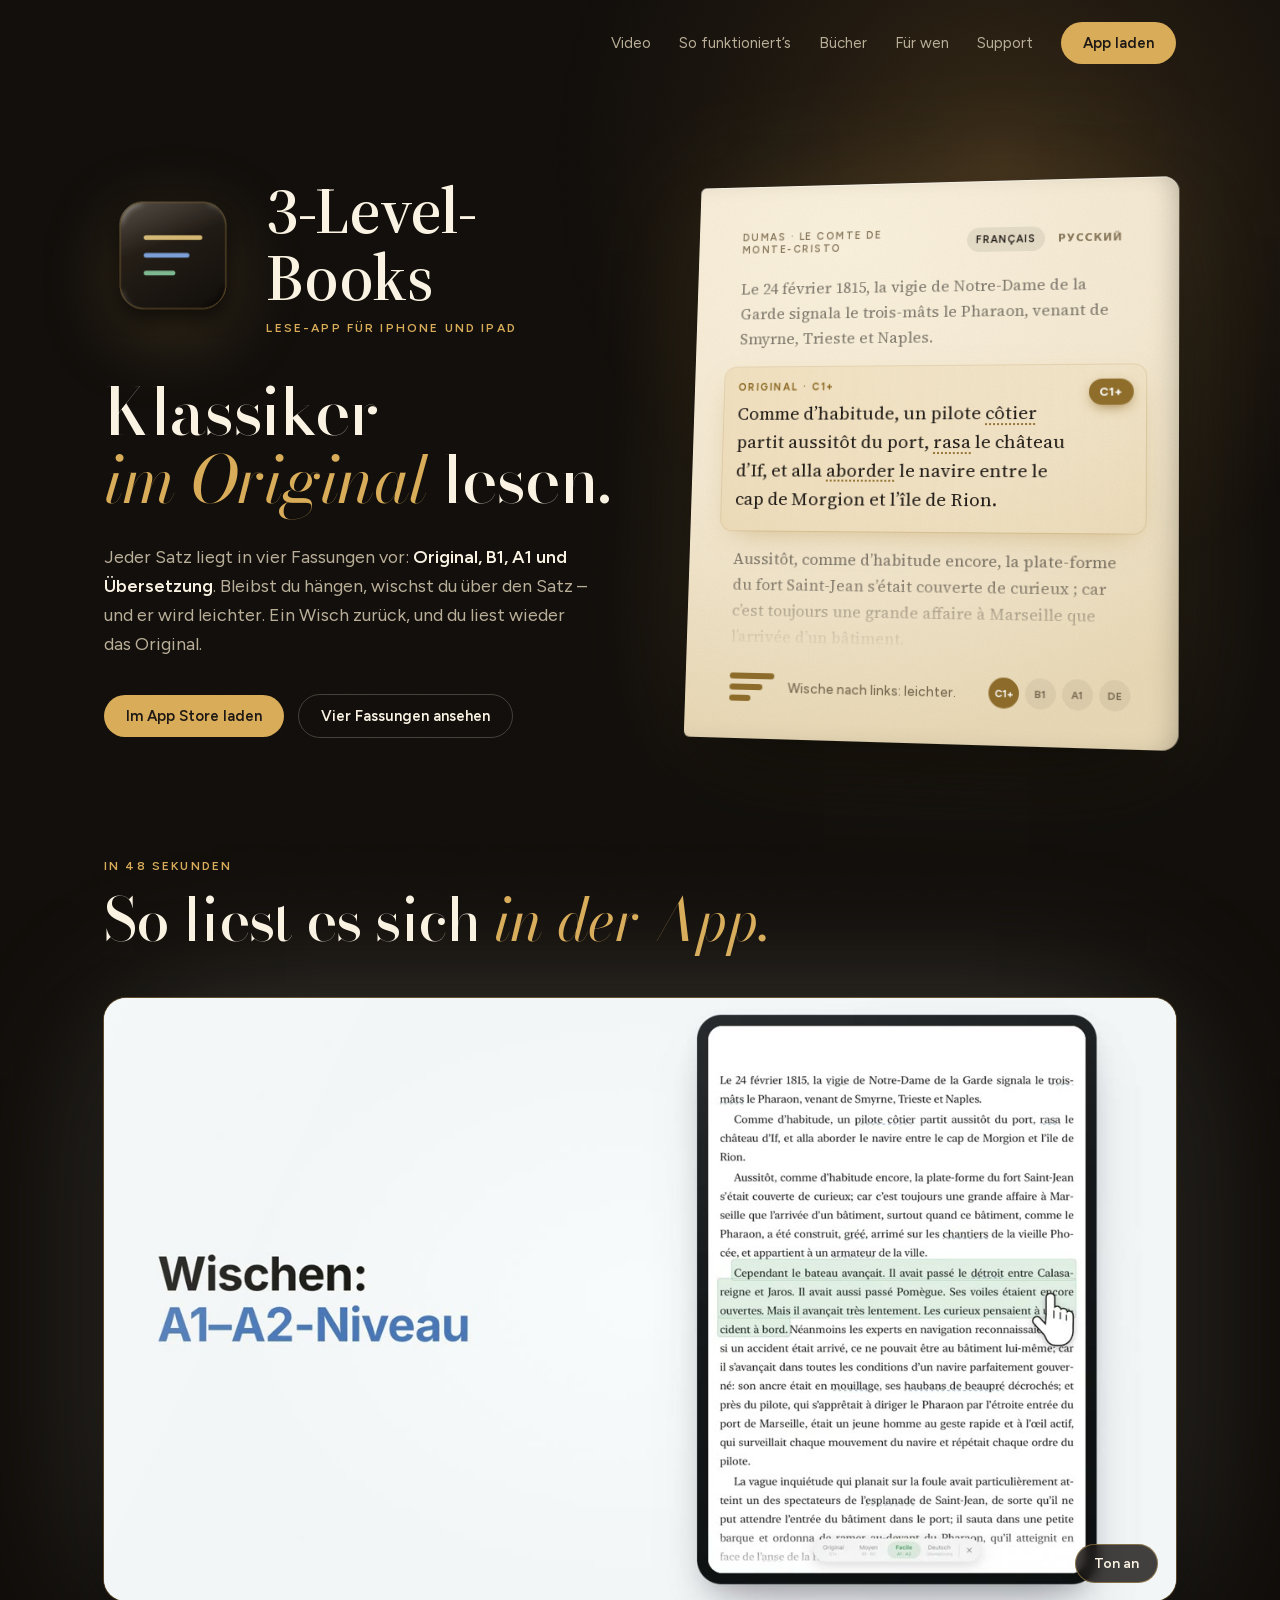
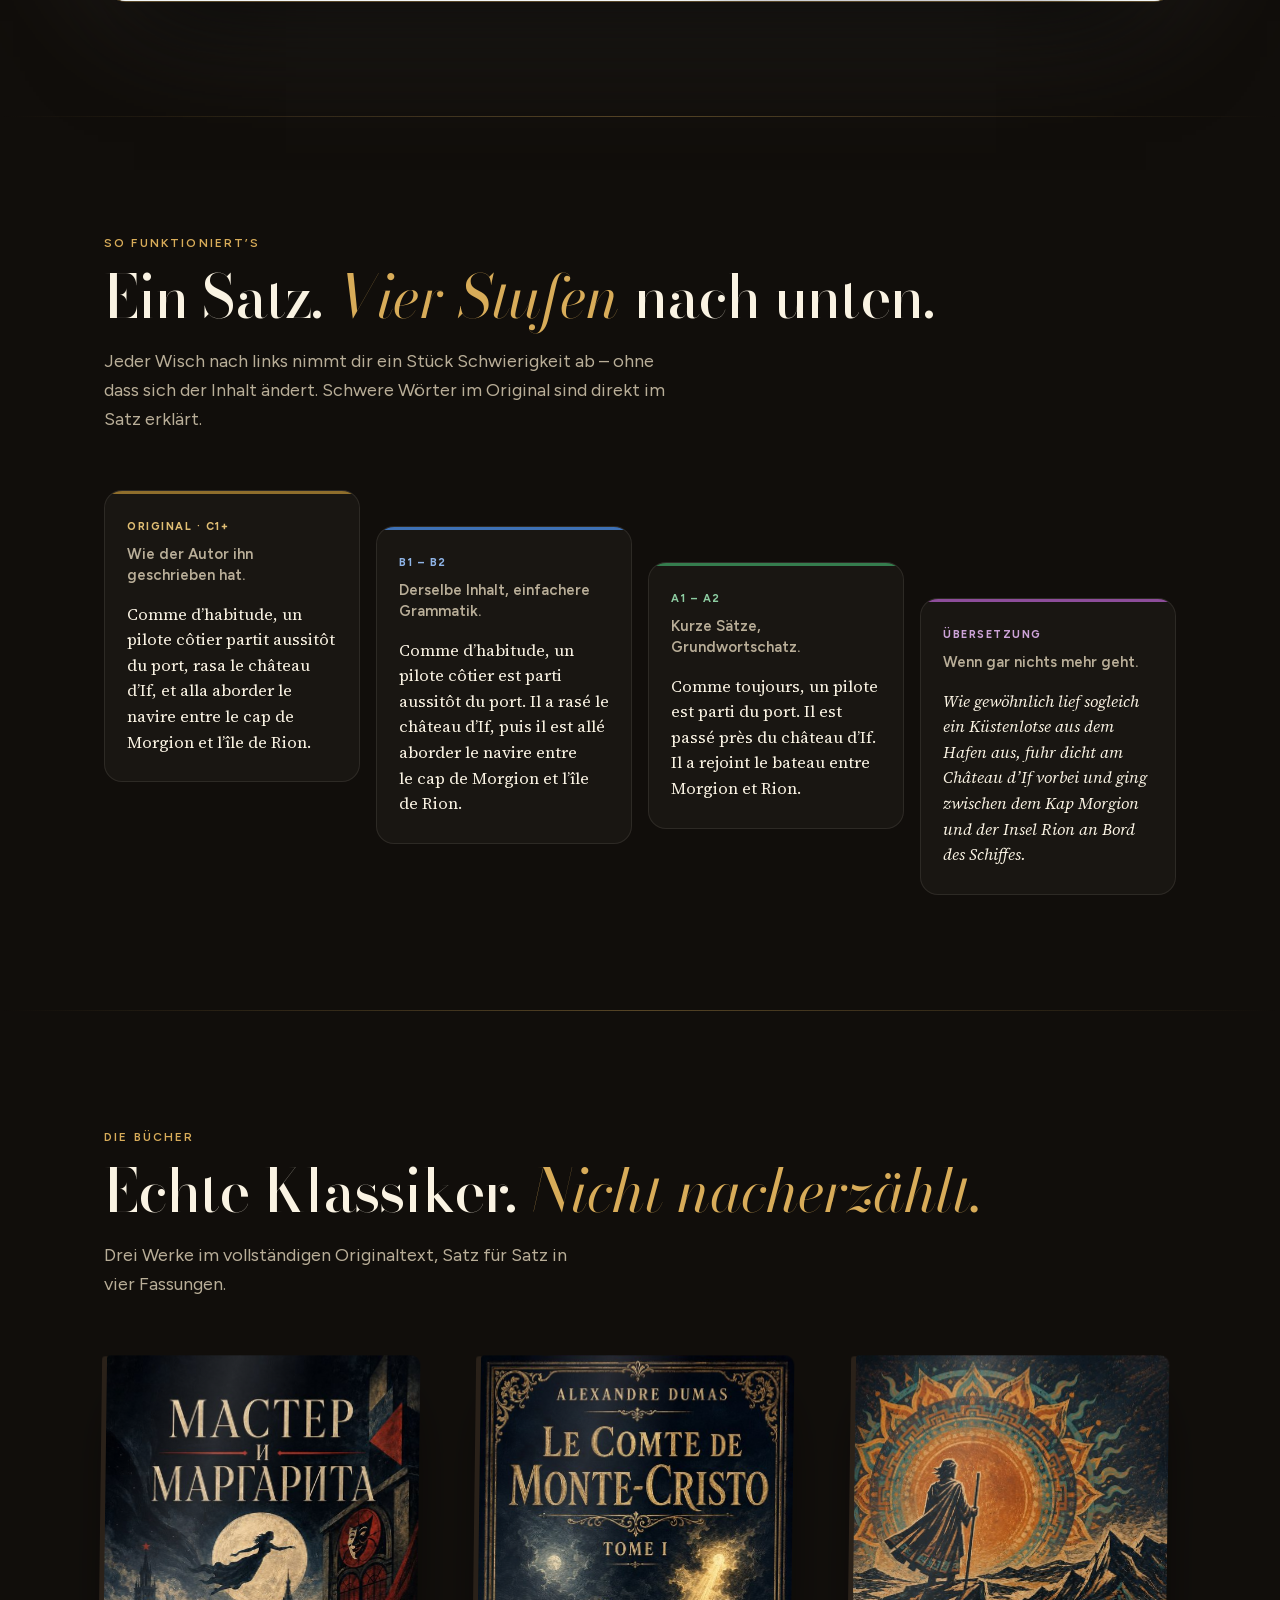
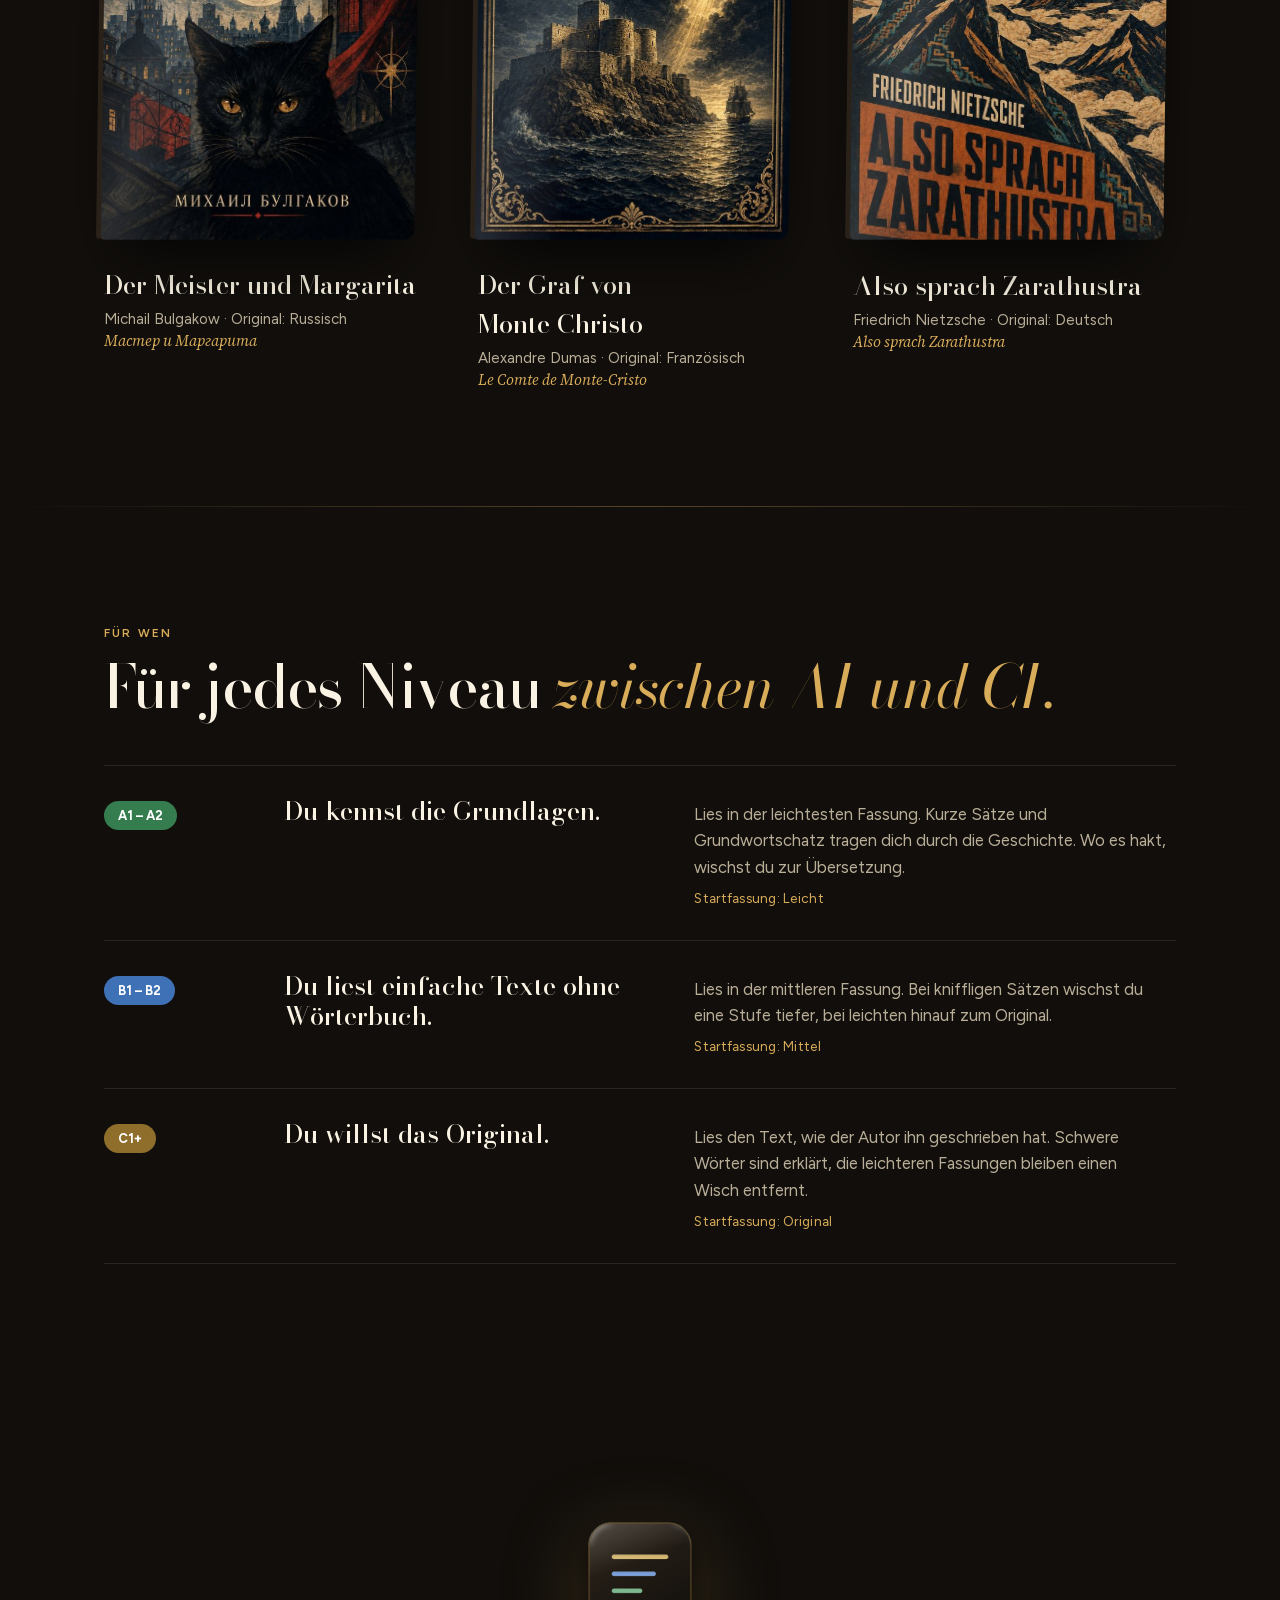
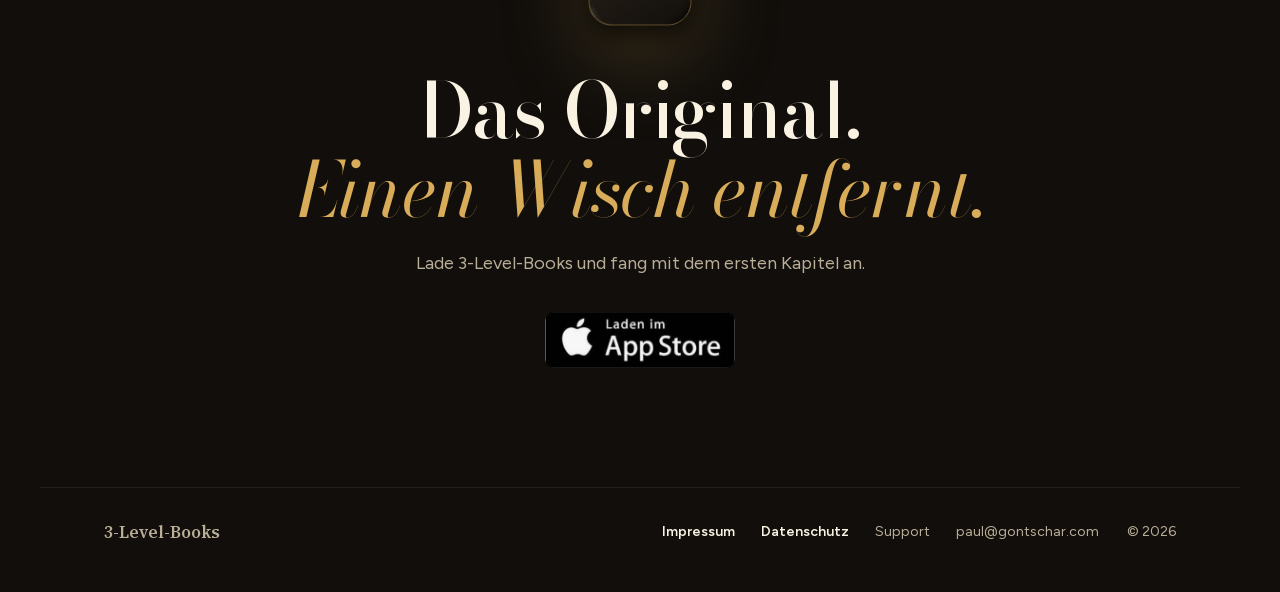
==== commit 9669e3ac: "Add Impressum and Datenschutz pages, self-host fonts - /impressum: provider details per § 5 DDG and " ====
--- a/index.html
+++ b/index.html
@@ -5,9 +5,7 @@
 <meta name="viewport" content="width=device-width, initial-scale=1">
 <title>3-Level-Books – Klassiker im Original lesen</title>
 <meta name="description" content="Klassiker im Original lesen. Jeder Satz in vier Fassungen: Original, B1, A1 und Übersetzung – einen Wisch entfernt.">
-<link rel="preconnect" href="https://fonts.googleapis.com">
-<link rel="preconnect" href="https://fonts.gstatic.com" crossorigin>
-<link rel="stylesheet" href="https://fonts.googleapis.com/css2?family=Bodoni+Moda:ital,opsz,wght@0,6..96,400..800;1,6..96,400..700&family=Source+Serif+4:ital,opsz,wght@0,8..60,400;0,8..60,600;1,8..60,400&family=Figtree:wght@400;500;600;700&subset=cyrillic,latin-ext&display=swap">
+<link rel="stylesheet" href="/fonts/fonts.css">
 <style>
 :root{
   --night:#110E0B;      /* Schreibtisch bei Nacht */
@@ -167,6 +165,8 @@
 footer{display:flex;flex-wrap:wrap;gap:12px 28px;align-items:center;padding-block:32px 48px;font-size:14px;color:var(--muted);border-top:1px solid rgba(250,243,227,.08)}
 footer .brand{font-size:17px}
 footer a{text-decoration:none}
+footer .legal{display:flex;flex-wrap:wrap;gap:10px 26px;margin-left:auto;padding:0}
+footer .legal a:nth-child(-n+2){color:var(--cream);font-weight:600}
 footer a:hover{color:var(--gold)}
 
 /* Einblenden beim Scrollen */
@@ -362,9 +362,12 @@
 
 <footer class="wrap">
   <span class="brand">3-Level-Books</span>
-  <a href="https://github.com/powel187/3lb-support#readme">Support</a>
-  <a href="https://github.com/powel187/3lb-support/blob/main/PRIVACY.md">Datenschutz</a>
-  <a href="mailto:paul@gontschar.com">paul@gontschar.com</a>
+  <nav class="legal" aria-label="Rechtliches">
+    <a href="/impressum">Impressum</a>
+    <a href="/datenschutz">Datenschutz</a>
+    <a href="https://github.com/powel187/3lb-support#readme">Support</a>
+    <a href="mailto:paul@gontschar.com">paul@gontschar.com</a>
+  </nav>
   <span>© 2026</span>
 </footer>
 
--- a/fonts/fonts.css
+++ b/fonts/fonts.css
@@ -0,0 +1,217 @@
+/* Lokal eingebundene Schriften (SIL Open Font License): Bodoni Moda, Source Serif 4, Figtree */
+/* latin-ext */
+@font-face {
+  font-family: 'Bodoni Moda';
+  font-style: italic;
+  font-weight: 400 700;
+  font-display: swap;
+  src: url(bodoni-moda-italic-latin-ext.woff2) format('woff2');
+  unicode-range: U+0100-02BA, U+02BD-02C5, U+02C7-02CC, U+02CE-02D7, U+02DD-02FF, U+0304, U+0308, U+0329, U+1D00-1DBF, U+1E00-1E9F, U+1EF2-1EFF, U+2020, U+20A0-20AB, U+20AD-20C4, U+2113, U+2C60-2C7F, U+A720-A7FF;
+}
+/* latin */
+@font-face {
+  font-family: 'Bodoni Moda';
+  font-style: italic;
+  font-weight: 400 700;
+  font-display: swap;
+  src: url(bodoni-moda-italic-latin.woff2) format('woff2');
+  unicode-range: U+0000-00FF, U+0131, U+0152-0153, U+02BB-02BC, U+02C6, U+02DA, U+02DC, U+0304, U+0308, U+0329, U+2000-206F, U+20AC, U+2122, U+2191, U+2193, U+2212, U+2215, U+FEFF, U+FFFD;
+}
+/* latin-ext */
+@font-face {
+  font-family: 'Bodoni Moda';
+  font-style: normal;
+  font-weight: 400 800;
+  font-display: swap;
+  src: url(bodoni-moda-normal-latin-ext.woff2) format('woff2');
+  unicode-range: U+0100-02BA, U+02BD-02C5, U+02C7-02CC, U+02CE-02D7, U+02DD-02FF, U+0304, U+0308, U+0329, U+1D00-1DBF, U+1E00-1E9F, U+1EF2-1EFF, U+2020, U+20A0-20AB, U+20AD-20C4, U+2113, U+2C60-2C7F, U+A720-A7FF;
+}
+/* latin */
+@font-face {
+  font-family: 'Bodoni Moda';
+  font-style: normal;
+  font-weight: 400 800;
+  font-display: swap;
+  src: url(bodoni-moda-normal-latin.woff2) format('woff2');
+  unicode-range: U+0000-00FF, U+0131, U+0152-0153, U+02BB-02BC, U+02C6, U+02DA, U+02DC, U+0304, U+0308, U+0329, U+2000-206F, U+20AC, U+2122, U+2191, U+2193, U+2212, U+2215, U+FEFF, U+FFFD;
+}
+/* latin-ext */
+@font-face {
+  font-family: 'Figtree';
+  font-style: normal;
+  font-weight: 400;
+  font-display: swap;
+  src: url(figtree-normal-latin-ext.woff2) format('woff2');
+  unicode-range: U+0100-02BA, U+02BD-02C5, U+02C7-02CC, U+02CE-02D7, U+02DD-02FF, U+0304, U+0308, U+0329, U+1D00-1DBF, U+1E00-1E9F, U+1EF2-1EFF, U+2020, U+20A0-20AB, U+20AD-20C4, U+2113, U+2C60-2C7F, U+A720-A7FF;
+}
+/* latin */
+@font-face {
+  font-family: 'Figtree';
+  font-style: normal;
+  font-weight: 400;
+  font-display: swap;
+  src: url(figtree-normal-latin.woff2) format('woff2');
+  unicode-range: U+0000-00FF, U+0131, U+0152-0153, U+02BB-02BC, U+02C6, U+02DA, U+02DC, U+0304, U+0308, U+0329, U+2000-206F, U+20AC, U+2122, U+2191, U+2193, U+2212, U+2215, U+FEFF, U+FFFD;
+}
+/* latin-ext */
+@font-face {
+  font-family: 'Figtree';
+  font-style: normal;
+  font-weight: 500;
+  font-display: swap;
+  src: url(figtree-normal-latin-ext.woff2) format('woff2');
+  unicode-range: U+0100-02BA, U+02BD-02C5, U+02C7-02CC, U+02CE-02D7, U+02DD-02FF, U+0304, U+0308, U+0329, U+1D00-1DBF, U+1E00-1E9F, U+1EF2-1EFF, U+2020, U+20A0-20AB, U+20AD-20C4, U+2113, U+2C60-2C7F, U+A720-A7FF;
+}
+/* latin */
+@font-face {
+  font-family: 'Figtree';
+  font-style: normal;
+  font-weight: 500;
+  font-display: swap;
+  src: url(figtree-normal-latin.woff2) format('woff2');
+  unicode-range: U+0000-00FF, U+0131, U+0152-0153, U+02BB-02BC, U+02C6, U+02DA, U+02DC, U+0304, U+0308, U+0329, U+2000-206F, U+20AC, U+2122, U+2191, U+2193, U+2212, U+2215, U+FEFF, U+FFFD;
+}
+/* latin-ext */
+@font-face {
+  font-family: 'Figtree';
+  font-style: normal;
+  font-weight: 600;
+  font-display: swap;
+  src: url(figtree-normal-latin-ext.woff2) format('woff2');
+  unicode-range: U+0100-02BA, U+02BD-02C5, U+02C7-02CC, U+02CE-02D7, U+02DD-02FF, U+0304, U+0308, U+0329, U+1D00-1DBF, U+1E00-1E9F, U+1EF2-1EFF, U+2020, U+20A0-20AB, U+20AD-20C4, U+2113, U+2C60-2C7F, U+A720-A7FF;
+}
+/* latin */
+@font-face {
+  font-family: 'Figtree';
+  font-style: normal;
+  font-weight: 600;
+  font-display: swap;
+  src: url(figtree-normal-latin.woff2) format('woff2');
+  unicode-range: U+0000-00FF, U+0131, U+0152-0153, U+02BB-02BC, U+02C6, U+02DA, U+02DC, U+0304, U+0308, U+0329, U+2000-206F, U+20AC, U+2122, U+2191, U+2193, U+2212, U+2215, U+FEFF, U+FFFD;
+}
+/* latin-ext */
+@font-face {
+  font-family: 'Figtree';
+  font-style: normal;
+  font-weight: 700;
+  font-display: swap;
+  src: url(figtree-normal-latin-ext.woff2) format('woff2');
+  unicode-range: U+0100-02BA, U+02BD-02C5, U+02C7-02CC, U+02CE-02D7, U+02DD-02FF, U+0304, U+0308, U+0329, U+1D00-1DBF, U+1E00-1E9F, U+1EF2-1EFF, U+2020, U+20A0-20AB, U+20AD-20C4, U+2113, U+2C60-2C7F, U+A720-A7FF;
+}
+/* latin */
+@font-face {
+  font-family: 'Figtree';
+  font-style: normal;
+  font-weight: 700;
+  font-display: swap;
+  src: url(figtree-normal-latin.woff2) format('woff2');
+  unicode-range: U+0000-00FF, U+0131, U+0152-0153, U+02BB-02BC, U+02C6, U+02DA, U+02DC, U+0304, U+0308, U+0329, U+2000-206F, U+20AC, U+2122, U+2191, U+2193, U+2212, U+2215, U+FEFF, U+FFFD;
+}
+/* cyrillic-ext */
+@font-face {
+  font-family: 'Source Serif 4';
+  font-style: italic;
+  font-weight: 400;
+  font-display: swap;
+  src: url(source-serif-4-italic-cyrillic-ext.woff2) format('woff2');
+  unicode-range: U+0460-052F, U+1C80-1C8A, U+20B4, U+2DE0-2DFF, U+A640-A69F, U+FE2E-FE2F;
+}
+/* cyrillic */
+@font-face {
+  font-family: 'Source Serif 4';
+  font-style: italic;
+  font-weight: 400;
+  font-display: swap;
+  src: url(source-serif-4-italic-cyrillic.woff2) format('woff2');
+  unicode-range: U+0301, U+0400-045F, U+0490-0491, U+04B0-04B1, U+2116;
+}
+/* latin-ext */
+@font-face {
+  font-family: 'Source Serif 4';
+  font-style: italic;
+  font-weight: 400;
+  font-display: swap;
+  src: url(source-serif-4-italic-latin-ext.woff2) format('woff2');
+  unicode-range: U+0100-02BA, U+02BD-02C5, U+02C7-02CC, U+02CE-02D7, U+02DD-02FF, U+0304, U+0308, U+0329, U+1D00-1DBF, U+1E00-1E9F, U+1EF2-1EFF, U+2020, U+20A0-20AB, U+20AD-20C4, U+2113, U+2C60-2C7F, U+A720-A7FF;
+}
+/* latin */
+@font-face {
+  font-family: 'Source Serif 4';
+  font-style: italic;
+  font-weight: 400;
+  font-display: swap;
+  src: url(source-serif-4-italic-latin.woff2) format('woff2');
+  unicode-range: U+0000-00FF, U+0131, U+0152-0153, U+02BB-02BC, U+02C6, U+02DA, U+02DC, U+0304, U+0308, U+0329, U+2000-206F, U+20AC, U+2122, U+2191, U+2193, U+2212, U+2215, U+FEFF, U+FFFD;
+}
+/* cyrillic-ext */
+@font-face {
+  font-family: 'Source Serif 4';
+  font-style: normal;
+  font-weight: 400;
+  font-display: swap;
+  src: url(source-serif-4-normal-cyrillic-ext.woff2) format('woff2');
+  unicode-range: U+0460-052F, U+1C80-1C8A, U+20B4, U+2DE0-2DFF, U+A640-A69F, U+FE2E-FE2F;
+}
+/* cyrillic */
+@font-face {
+  font-family: 'Source Serif 4';
+  font-style: normal;
+  font-weight: 400;
+  font-display: swap;
+  src: url(source-serif-4-normal-cyrillic.woff2) format('woff2');
+  unicode-range: U+0301, U+0400-045F, U+0490-0491, U+04B0-04B1, U+2116;
+}
+/* latin-ext */
+@font-face {
+  font-family: 'Source Serif 4';
+  font-style: normal;
+  font-weight: 400;
+  font-display: swap;
+  src: url(source-serif-4-normal-latin-ext.woff2) format('woff2');
+  unicode-range: U+0100-02BA, U+02BD-02C5, U+02C7-02CC, U+02CE-02D7, U+02DD-02FF, U+0304, U+0308, U+0329, U+1D00-1DBF, U+1E00-1E9F, U+1EF2-1EFF, U+2020, U+20A0-20AB, U+20AD-20C4, U+2113, U+2C60-2C7F, U+A720-A7FF;
+}
+/* latin */
+@font-face {
+  font-family: 'Source Serif 4';
+  font-style: normal;
+  font-weight: 400;
+  font-display: swap;
+  src: url(source-serif-4-normal-latin.woff2) format('woff2');
+  unicode-range: U+0000-00FF, U+0131, U+0152-0153, U+02BB-02BC, U+02C6, U+02DA, U+02DC, U+0304, U+0308, U+0329, U+2000-206F, U+20AC, U+2122, U+2191, U+2193, U+2212, U+2215, U+FEFF, U+FFFD;
+}
+/* cyrillic-ext */
+@font-face {
+  font-family: 'Source Serif 4';
+  font-style: normal;
+  font-weight: 600;
+  font-display: swap;
+  src: url(source-serif-4-normal-cyrillic-ext.woff2) format('woff2');
+  unicode-range: U+0460-052F, U+1C80-1C8A, U+20B4, U+2DE0-2DFF, U+A640-A69F, U+FE2E-FE2F;
+}
+/* cyrillic */
+@font-face {
+  font-family: 'Source Serif 4';
+  font-style: normal;
+  font-weight: 600;
+  font-display: swap;
+  src: url(source-serif-4-normal-cyrillic.woff2) format('woff2');
+  unicode-range: U+0301, U+0400-045F, U+0490-0491, U+04B0-04B1, U+2116;
+}
+/* latin-ext */
+@font-face {
+  font-family: 'Source Serif 4';
+  font-style: normal;
+  font-weight: 600;
+  font-display: swap;
+  src: url(source-serif-4-normal-latin-ext.woff2) format('woff2');
+  unicode-range: U+0100-02BA, U+02BD-02C5, U+02C7-02CC, U+02CE-02D7, U+02DD-02FF, U+0304, U+0308, U+0329, U+1D00-1DBF, U+1E00-1E9F, U+1EF2-1EFF, U+2020, U+20A0-20AB, U+20AD-20C4, U+2113, U+2C60-2C7F, U+A720-A7FF;
+}
+/* latin */
+@font-face {
+  font-family: 'Source Serif 4';
+  font-style: normal;
+  font-weight: 600;
+  font-display: swap;
+  src: url(source-serif-4-normal-latin.woff2) format('woff2');
+  unicode-range: U+0000-00FF, U+0131, U+0152-0153, U+02BB-02BC, U+02C6, U+02DA, U+02DC, U+0304, U+0308, U+0329, U+2000-206F, U+20AC, U+2122, U+2191, U+2193, U+2212, U+2215, U+FEFF, U+FFFD;
+}
